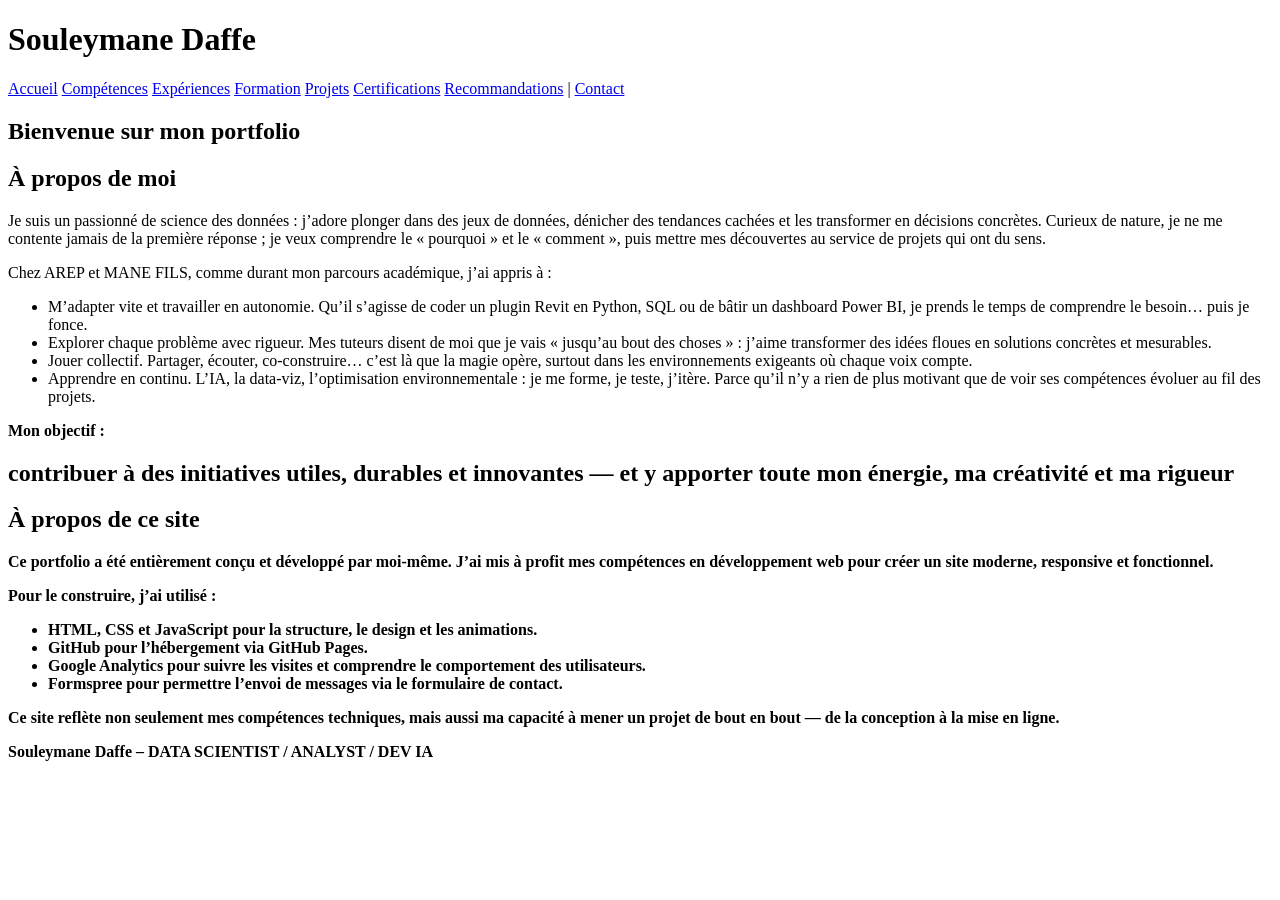
==== index.html @ b2c6e173 "Add files via upload" ====
<!DOCTYPE html>
<html lang="fr">
<head>
  <meta charset="UTF-8">
  <title>Mon Portfolio</title>
  <link rel="stylesheet" href="style.css">

  <!-- Google tag (gtag.js) -->
  <script async src="https://www.googletagmanager.com/gtag/js?id=G-VDNMV1EVS3"></script>
  <script>
    window.dataLayer = window.dataLayer || [];
    function gtag(){dataLayer.push(arguments);}
    gtag('js', new Date());
    gtag('config', 'G-VDNMV1EVS3');
  </script>
</head>
<body>
  <header>
    <h1>Souleymane Daffe</h1>
    <nav>
      <a href="index.html">Accueil</a>
      <a href="competences.html">Compétences</a>
      <a href="experiences.html">Expériences</a>
      <a href="formation.html">Formation</a>
      <a href="projets_realises.html">Projets</a>
      <a href="certifications.html">Certifications</a>
       <a href="recommandations.html">Recommandations</a> |
     
      <a href="contact.html">Contact</a>
    </nav>
  </header>

  <main>
    <!-- Section Bienvenue avec photo à droite -->
    <section class="project bienvenue-section">
      <div class="bienvenue-wrapper">
        <h2 class="bienvenue-titre">Bienvenue sur mon portfolio</h2>
       

      </div>
    </section>

    <!-- Section À propos de moi -->
    <section class="MOI">
      <h2>À propos de moi</h2>
      <div class="moi-section">
        <div class="moi-texte">
          <p>
            Je suis un passionné de science des données : j’adore plonger dans des jeux de données, dénicher des tendances cachées et les transformer en décisions concrètes.
            Curieux de nature, je ne me contente jamais de la première réponse ; je veux comprendre le « pourquoi » et le « comment », puis mettre mes découvertes au service de projets qui ont du sens.
          </p>

          <p>Chez AREP et MANE FILS, comme durant mon parcours académique, j’ai appris à :</p>

          <ul>
            <li>M’adapter vite et travailler en autonomie. Qu’il s’agisse de coder un plugin Revit en Python, SQL ou de bâtir un dashboard Power BI, je prends le temps de comprendre le besoin… puis je fonce.</li>
            <li>Explorer chaque problème avec rigueur. Mes tuteurs disent de moi que je vais « jusqu’au bout des choses » : j’aime transformer des idées floues en solutions concrètes et mesurables.</li>
            <li>Jouer collectif. Partager, écouter, co-construire… c’est là que la magie opère, surtout dans les environnements exigeants où chaque voix compte.</li>
            <li>Apprendre en continu. L’IA, la data-viz, l’optimisation environnementale : je me forme, je teste, j’itère. Parce qu’il n’y a rien de plus motivant que de voir ses compétences évoluer au fil des projets.</li>
          </ul>

          <p><strong>Mon objectif :<h2><stron> contribuer à des initiatives utiles, durables et innovantes — et y apporter toute mon énergie, ma créativité et ma rigueur</stron></h2></p>
        </div>
      </div>
    </section>

    <!-- Section sur le site -->
    <section class="site-info">
      <h2><stron>À propos de ce site</stron></h2>
      <p>
        Ce portfolio a été entièrement conçu et développé par moi-même. J’ai mis à profit mes compétences en développement web pour créer un site moderne, responsive et fonctionnel.
      </p>
      <p>Pour le construire, j’ai utilisé :</p>
      <ul class="tech-list">
        <li>HTML, CSS et JavaScript pour la structure, le design et les animations.</li>
        <li>GitHub pour l’hébergement via GitHub Pages.</li>
        <li>Google Analytics pour suivre les visites et comprendre le comportement des utilisateurs.</li>
        <li>Formspree pour permettre l’envoi de messages via le formulaire de contact.</li>
      </ul>
      <p>Ce site reflète non seulement mes compétences techniques, mais aussi ma capacité à mener un projet de bout en bout — de la conception à la mise en ligne.</p>
    </section>
  </main>

  <footer>
    <p>Souleymane Daffe – DATA SCIENTIST / ANALYST / DEV IA</p>
  </footer>
</body>
</html>
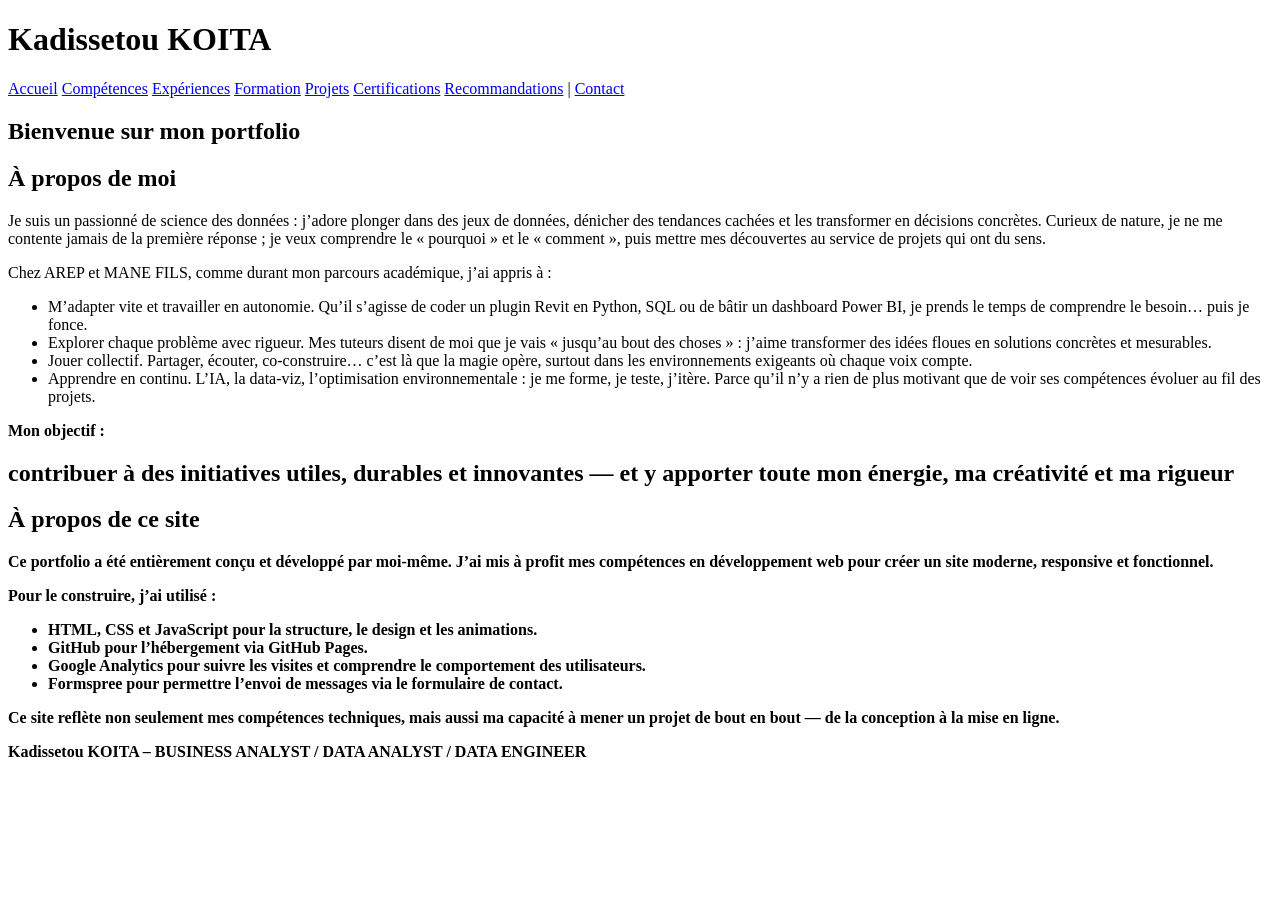
==== commit 2ead8aae: "Update index.html" ====
--- a/index.html
+++ b/index.html
@@ -16,7 +16,7 @@
 </head>
 <body>
   <header>
-    <h1>Souleymane Daffe</h1>
+    <h1>Kadissetou KOITA</h1>
     <nav>
       <a href="index.html">Accueil</a>
       <a href="competences.html">Compétences</a>
@@ -82,7 +82,7 @@
   </main>
 
   <footer>
-    <p>Souleymane Daffe – DATA SCIENTIST / ANALYST / DEV IA</p>
+    <p>Kadissetou KOITA – BUSINESS ANALYST / DATA ANALYST / DATA ENGINEER</p>
   </footer>
 </body>
 </html>
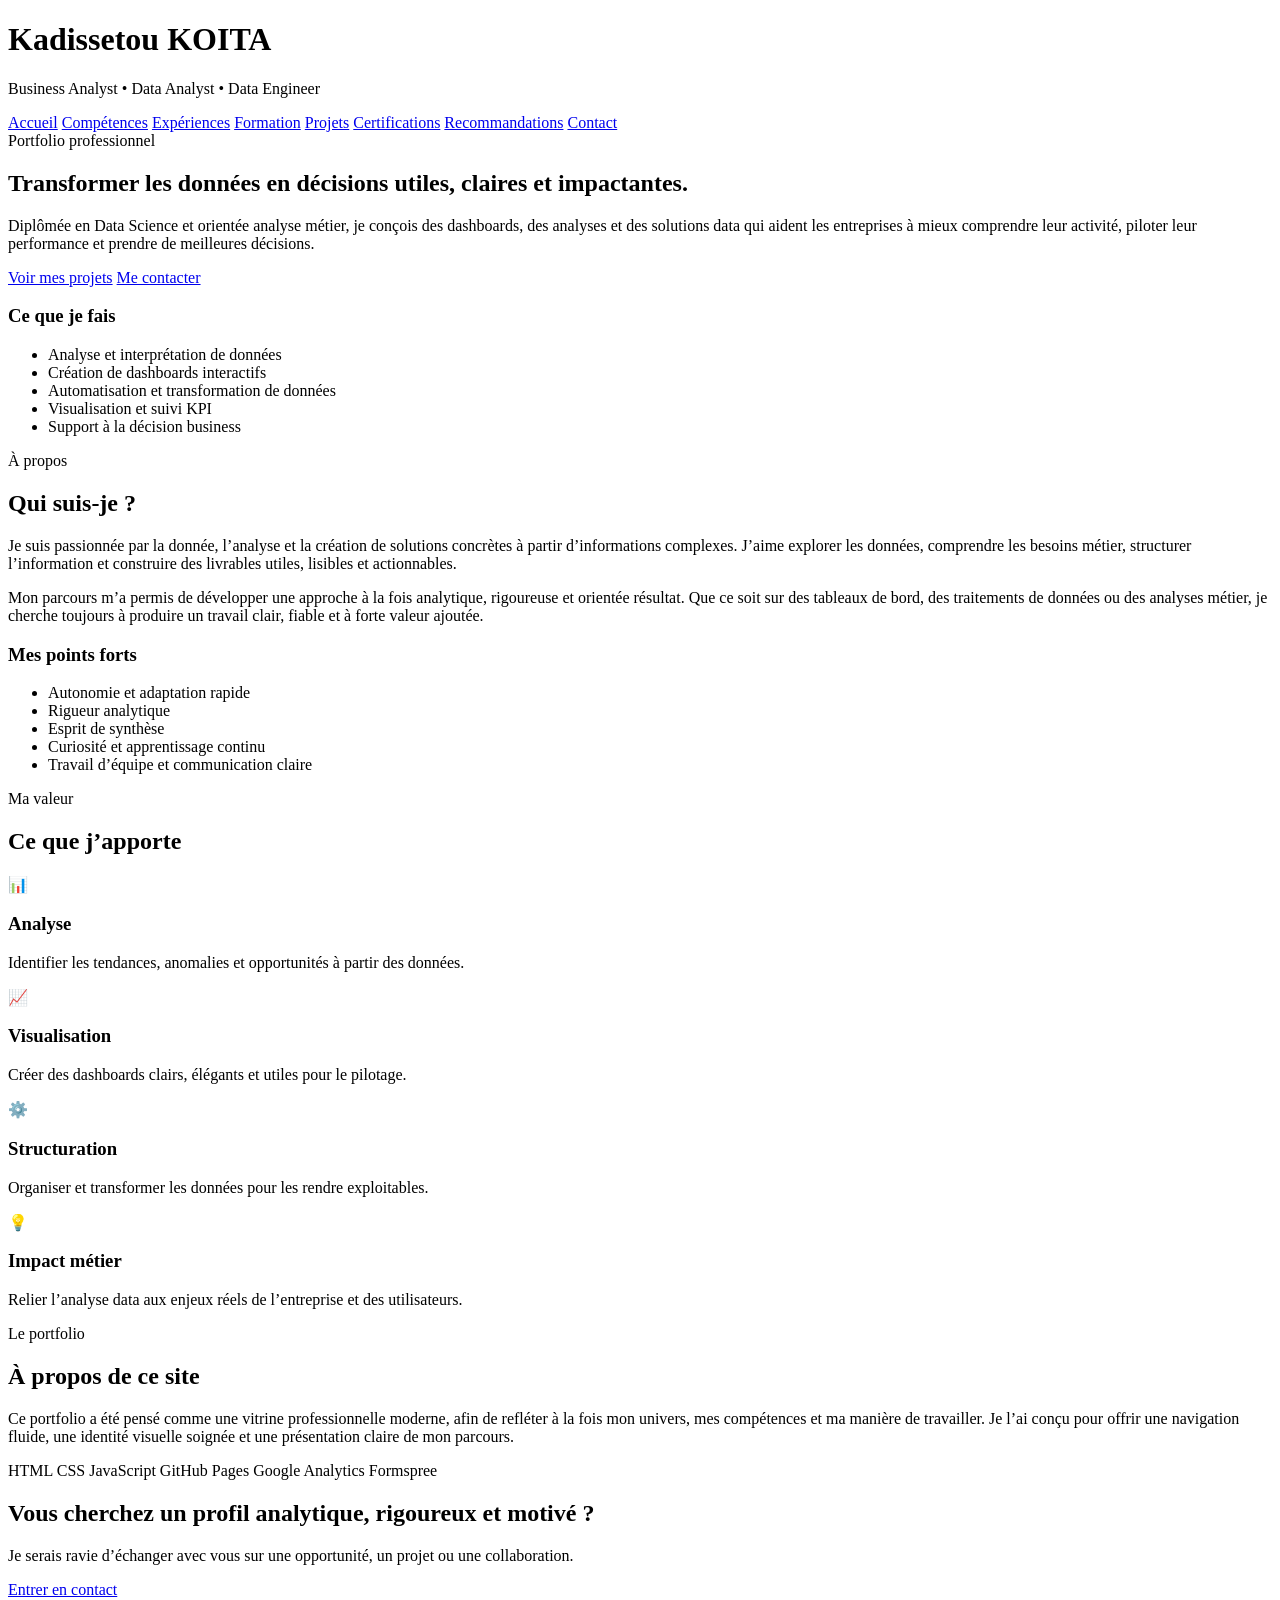
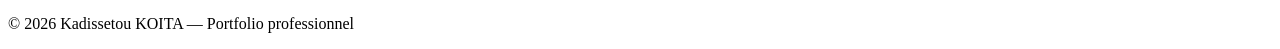
==== commit b5b7fa34: "Update index.html" ====
--- a/index.html
+++ b/index.html
@@ -2,8 +2,14 @@
 <html lang="fr">
 <head>
   <meta charset="UTF-8">
-  <title>Mon Portfolio</title>
+  <meta name="viewport" content="width=device-width, initial-scale=1.0">
+  <title>Kadissetou KOITA | Portfolio</title>
   <link rel="stylesheet" href="style.css">
+
+  <!-- Google Fonts -->
+  <link rel="preconnect" href="https://fonts.googleapis.com">
+  <link rel="preconnect" href="https://fonts.gstatic.com" crossorigin>
+  <link href="https://fonts.googleapis.com/css2?family=Poppins:wght@300;400;500;600;700;800&display=swap" rel="stylesheet">
 
   <!-- Google tag (gtag.js) -->
   <script async src="https://www.googletagmanager.com/gtag/js?id=G-VDNMV1EVS3"></script>
@@ -15,74 +21,168 @@
   </script>
 </head>
 <body>
-  <header>
-    <h1>Kadissetou KOITA</h1>
-    <nav>
-      <a href="index.html">Accueil</a>
+
+  <header class="header">
+    <div class="logo">
+      <h1>Kadissetou KOITA</h1>
+      <p>Business Analyst • Data Analyst • Data Engineer</p>
+    </div>
+
+    <nav class="navbar">
+      <a href="index.html" class="active">Accueil</a>
       <a href="competences.html">Compétences</a>
       <a href="experiences.html">Expériences</a>
       <a href="formation.html">Formation</a>
       <a href="projets_realises.html">Projets</a>
       <a href="certifications.html">Certifications</a>
-       <a href="recommandations.html">Recommandations</a> |
-     
-      <a href="contact.html">Contact</a>
+      <a href="recommandations.html">Recommandations</a>
+      <a href="contact.html" class="btn-nav">Contact</a>
     </nav>
   </header>
 
   <main>
-    <!-- Section Bienvenue avec photo à droite -->
-    <section class="project bienvenue-section">
-      <div class="bienvenue-wrapper">
-        <h2 class="bienvenue-titre">Bienvenue sur mon portfolio</h2>
-       
 
+    <!-- HERO -->
+    <section class="hero reveal">
+      <div class="hero-text">
+        <span class="badge">Portfolio professionnel</span>
+        <h2>Transformer les données en décisions utiles, claires et impactantes.</h2>
+        <p>
+          Diplômée en Data Science et orientée analyse métier, je conçois des dashboards, 
+          des analyses et des solutions data qui aident les entreprises à mieux comprendre 
+          leur activité, piloter leur performance et prendre de meilleures décisions.
+        </p>
+
+        <div class="hero-buttons">
+          <a href="projets_realises.html" class="btn-primary">Voir mes projets</a>
+          <a href="contact.html" class="btn-secondary">Me contacter</a>
+        </div>
       </div>
-    </section>
 
-    <!-- Section À propos de moi -->
-    <section class="MOI">
-      <h2>À propos de moi</h2>
-      <div class="moi-section">
-        <div class="moi-texte">
-          <p>
-            Je suis un passionné de science des données : j’adore plonger dans des jeux de données, dénicher des tendances cachées et les transformer en décisions concrètes.
-            Curieux de nature, je ne me contente jamais de la première réponse ; je veux comprendre le « pourquoi » et le « comment », puis mettre mes découvertes au service de projets qui ont du sens.
-          </p>
-
-          <p>Chez AREP et MANE FILS, comme durant mon parcours académique, j’ai appris à :</p>
-
+      <div class="hero-card">
+        <div class="glass-card">
+          <h3>Ce que je fais</h3>
           <ul>
-            <li>M’adapter vite et travailler en autonomie. Qu’il s’agisse de coder un plugin Revit en Python, SQL ou de bâtir un dashboard Power BI, je prends le temps de comprendre le besoin… puis je fonce.</li>
-            <li>Explorer chaque problème avec rigueur. Mes tuteurs disent de moi que je vais « jusqu’au bout des choses » : j’aime transformer des idées floues en solutions concrètes et mesurables.</li>
-            <li>Jouer collectif. Partager, écouter, co-construire… c’est là que la magie opère, surtout dans les environnements exigeants où chaque voix compte.</li>
-            <li>Apprendre en continu. L’IA, la data-viz, l’optimisation environnementale : je me forme, je teste, j’itère. Parce qu’il n’y a rien de plus motivant que de voir ses compétences évoluer au fil des projets.</li>
+            <li>Analyse et interprétation de données</li>
+            <li>Création de dashboards interactifs</li>
+            <li>Automatisation et transformation de données</li>
+            <li>Visualisation et suivi KPI</li>
+            <li>Support à la décision business</li>
           </ul>
-
-          <p><strong>Mon objectif :<h2><stron> contribuer à des initiatives utiles, durables et innovantes — et y apporter toute mon énergie, ma créativité et ma rigueur</stron></h2></p>
         </div>
       </div>
     </section>
 
-    <!-- Section sur le site -->
-    <section class="site-info">
-      <h2><stron>À propos de ce site</stron></h2>
+    <!-- A PROPOS -->
+    <section class="section reveal">
+      <div class="section-title">
+        <span>À propos</span>
+        <h2>Qui suis-je ?</h2>
+      </div>
+
+      <div class="about-grid">
+        <div class="about-card large-card">
+          <p>
+            Je suis passionnée par la donnée, l’analyse et la création de solutions concrètes 
+            à partir d’informations complexes. J’aime explorer les données, comprendre les besoins 
+            métier, structurer l’information et construire des livrables utiles, lisibles et actionnables.
+          </p>
+
+          <p>
+            Mon parcours m’a permis de développer une approche à la fois analytique, rigoureuse 
+            et orientée résultat. Que ce soit sur des tableaux de bord, des traitements de données 
+            ou des analyses métier, je cherche toujours à produire un travail clair, fiable et à forte valeur ajoutée.
+          </p>
+        </div>
+
+        <div class="about-card">
+          <h3>Mes points forts</h3>
+          <ul>
+            <li>Autonomie et adaptation rapide</li>
+            <li>Rigueur analytique</li>
+            <li>Esprit de synthèse</li>
+            <li>Curiosité et apprentissage continu</li>
+            <li>Travail d’équipe et communication claire</li>
+          </ul>
+        </div>
+      </div>
+    </section>
+
+    <!-- VALEUR -->
+    <section class="section reveal">
+      <div class="section-title">
+        <span>Ma valeur</span>
+        <h2>Ce que j’apporte</h2>
+      </div>
+
+      <div class="cards-grid">
+        <div class="info-card">
+          <div class="icon">📊</div>
+          <h3>Analyse</h3>
+          <p>Identifier les tendances, anomalies et opportunités à partir des données.</p>
+        </div>
+
+        <div class="info-card">
+          <div class="icon">📈</div>
+          <h3>Visualisation</h3>
+          <p>Créer des dashboards clairs, élégants et utiles pour le pilotage.</p>
+        </div>
+
+        <div class="info-card">
+          <div class="icon">⚙️</div>
+          <h3>Structuration</h3>
+          <p>Organiser et transformer les données pour les rendre exploitables.</p>
+        </div>
+
+        <div class="info-card">
+          <div class="icon">💡</div>
+          <h3>Impact métier</h3>
+          <p>Relier l’analyse data aux enjeux réels de l’entreprise et des utilisateurs.</p>
+        </div>
+      </div>
+    </section>
+
+    <!-- SITE -->
+    <section class="section reveal">
+      <div class="section-title">
+        <span>Le portfolio</span>
+        <h2>À propos de ce site</h2>
+      </div>
+
+      <div class="site-box">
+        <p>
+          Ce portfolio a été pensé comme une vitrine professionnelle moderne, afin de refléter 
+          à la fois mon univers, mes compétences et ma manière de travailler.  
+          Je l’ai conçu pour offrir une navigation fluide, une identité visuelle soignée et une 
+          présentation claire de mon parcours.
+        </p>
+
+        <div class="tech-tags">
+          <span>HTML</span>
+          <span>CSS</span>
+          <span>JavaScript</span>
+          <span>GitHub Pages</span>
+          <span>Google Analytics</span>
+          <span>Formspree</span>
+        </div>
+      </div>
+    </section>
+
+    <!-- CTA -->
+    <section class="cta reveal">
+      <h2>Vous cherchez un profil analytique, rigoureux et motivé ?</h2>
       <p>
-        Ce portfolio a été entièrement conçu et développé par moi-même. J’ai mis à profit mes compétences en développement web pour créer un site moderne, responsive et fonctionnel.
+        Je serais ravie d’échanger avec vous sur une opportunité, un projet ou une collaboration.
       </p>
-      <p>Pour le construire, j’ai utilisé :</p>
-      <ul class="tech-list">
-        <li>HTML, CSS et JavaScript pour la structure, le design et les animations.</li>
-        <li>GitHub pour l’hébergement via GitHub Pages.</li>
-        <li>Google Analytics pour suivre les visites et comprendre le comportement des utilisateurs.</li>
-        <li>Formspree pour permettre l’envoi de messages via le formulaire de contact.</li>
-      </ul>
-      <p>Ce site reflète non seulement mes compétences techniques, mais aussi ma capacité à mener un projet de bout en bout — de la conception à la mise en ligne.</p>
+      <a href="contact.html" class="btn-primary">Entrer en contact</a>
     </section>
+
   </main>
 
-  <footer>
-    <p>Kadissetou KOITA – BUSINESS ANALYST / DATA ANALYST / DATA ENGINEER</p>
+  <footer class="footer">
+    <p>© 2026 Kadissetou KOITA — Portfolio professionnel</p>
   </footer>
+
+  <script src="script.js"></script>
 </body>
 </html>
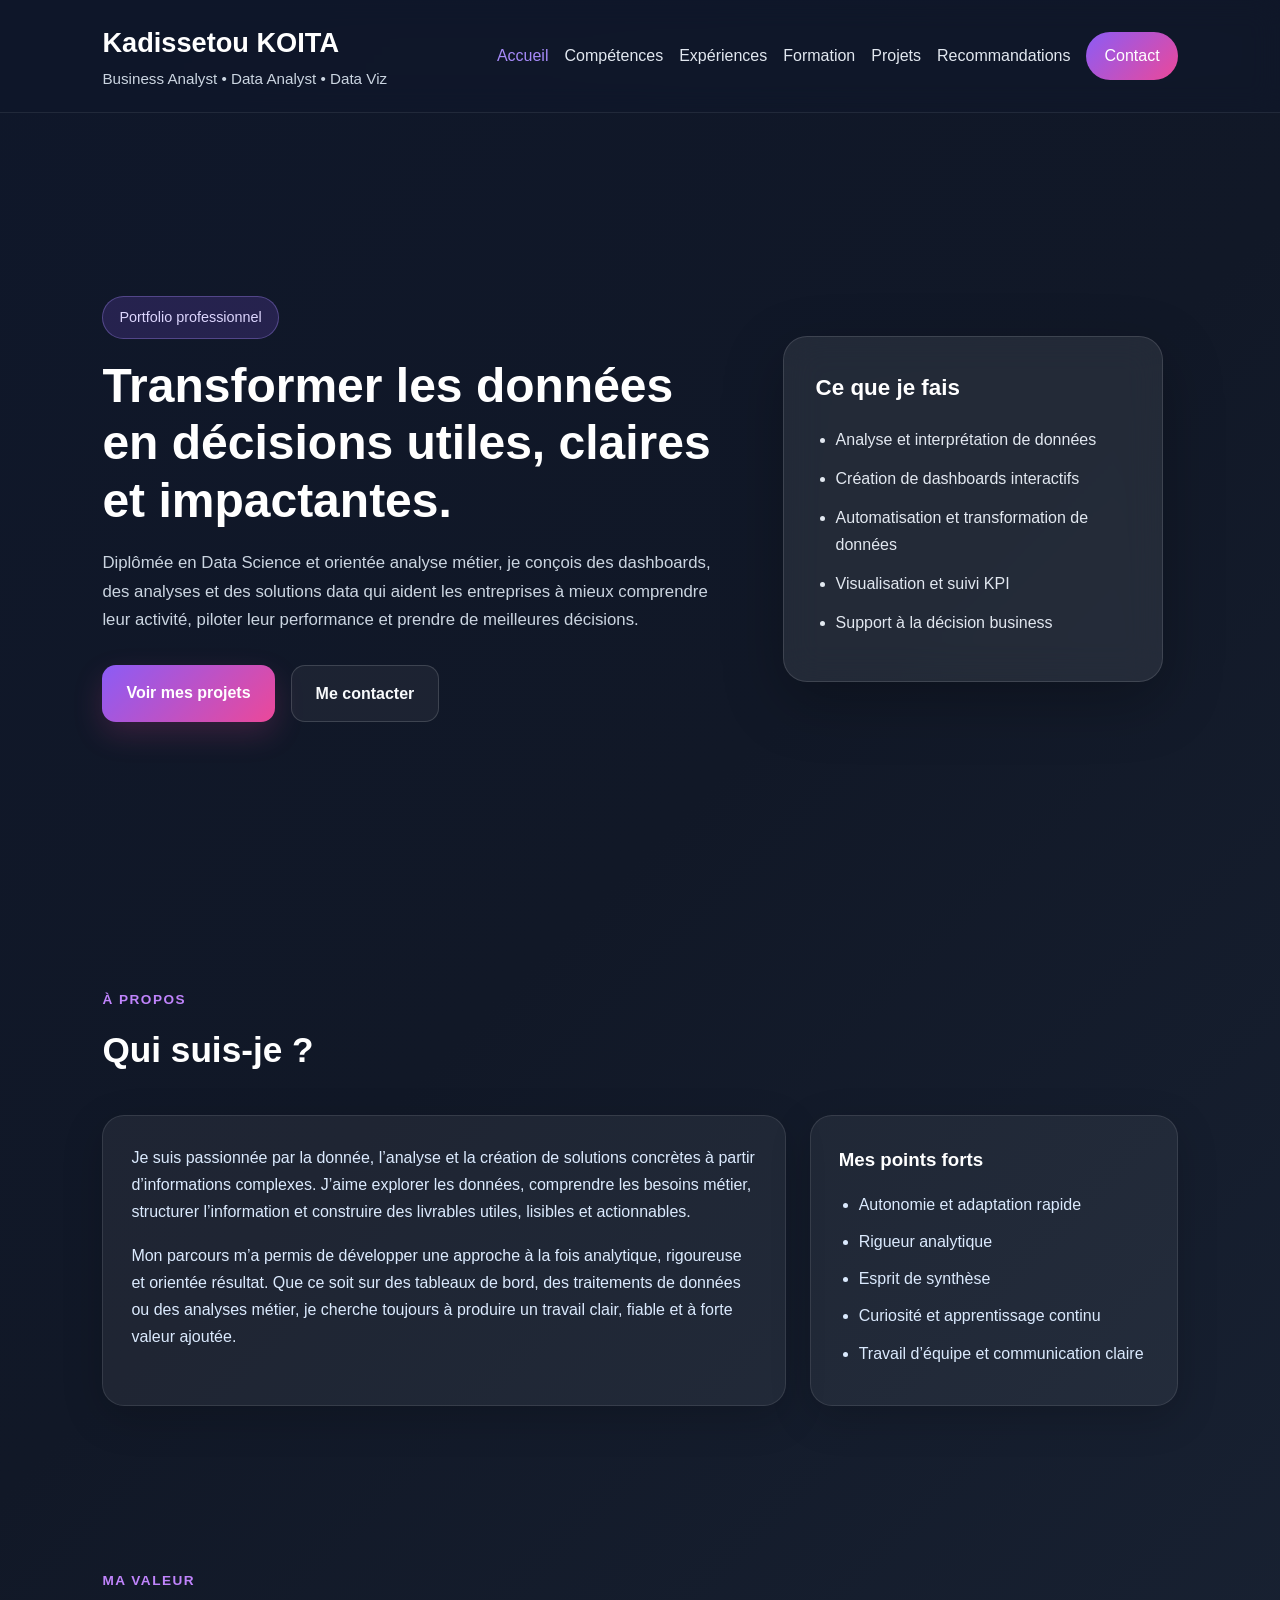
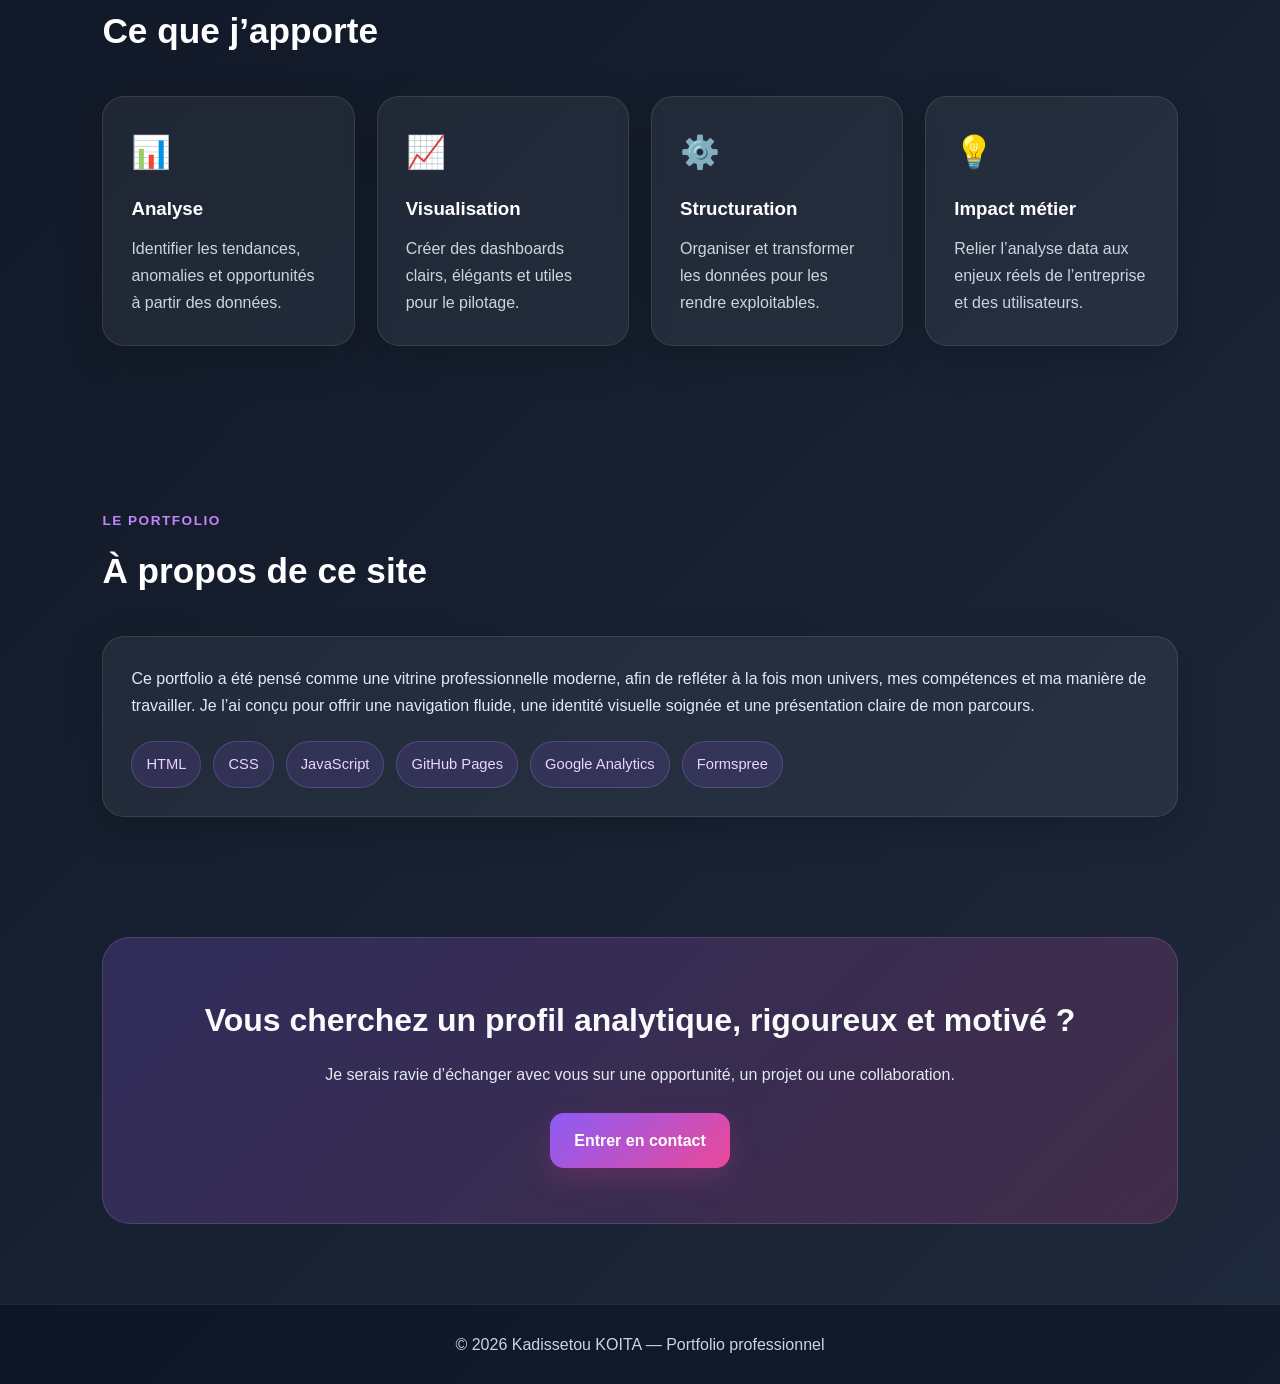
==== commit fe7a4033: "Update index.html" ====
--- a/index.html
+++ b/index.html
@@ -25,7 +25,7 @@
   <header class="header">
     <div class="logo">
       <h1>Kadissetou KOITA</h1>
-      <p>Business Analyst • Data Analyst • Data Engineer</p>
+      <p>Business Analyst • Data Analyst • Data Viz</p>
     </div>
 
     <nav class="navbar">
@@ -34,7 +34,6 @@
       <a href="experiences.html">Expériences</a>
       <a href="formation.html">Formation</a>
       <a href="projets_realises.html">Projets</a>
-      <a href="certifications.html">Certifications</a>
       <a href="recommandations.html">Recommandations</a>
       <a href="contact.html" class="btn-nav">Contact</a>
     </nav>
--- a/style.css
+++ b/style.css
@@ -0,0 +1,668 @@
+* {
+  margin: 0;
+  padding: 0;
+  box-sizing: border-box;
+}
+
+html {
+  scroll-behavior: smooth;
+}
+
+body {
+  font-family: 'Poppins', sans-serif;
+  background: linear-gradient(135deg, #0f172a 0%, #111827 35%, #1e293b 100%);
+  color: #f8fafc;
+  line-height: 1.7;
+}
+
+/* HEADER */
+.header {
+  position: sticky;
+  top: 0;
+  z-index: 1000;
+  backdrop-filter: blur(14px);
+  background: rgba(15, 23, 42, 0.75);
+  border-bottom: 1px solid rgba(255, 255, 255, 0.08);
+  padding: 20px 8%;
+  display: flex;
+  justify-content: space-between;
+  align-items: center;
+  gap: 20px;
+  flex-wrap: wrap;
+}
+
+.logo h1 {
+  font-size: 1.7rem;
+  font-weight: 700;
+  color: #ffffff;
+}
+
+.logo p {
+  font-size: 0.95rem;
+  color: #cbd5e1;
+}
+
+.navbar {
+  display: flex;
+  gap: 16px;
+  flex-wrap: wrap;
+  align-items: center;
+}
+
+.navbar a {
+  text-decoration: none;
+  color: #e2e8f0;
+  font-weight: 500;
+  transition: 0.3s ease;
+  position: relative;
+}
+
+.navbar a:hover,
+.navbar a.active {
+  color: #a78bfa;
+}
+
+.btn-nav {
+  background: linear-gradient(135deg, #8b5cf6, #ec4899);
+  padding: 10px 18px;
+  border-radius: 999px;
+  color: white !important;
+}
+
+/* HERO */
+.hero {
+  min-height: 88vh;
+  padding: 80px 8%;
+  display: grid;
+  grid-template-columns: 1.2fr 0.8fr;
+  gap: 50px;
+  align-items: center;
+}
+
+.badge {
+  display: inline-block;
+  background: rgba(139, 92, 246, 0.18);
+  border: 1px solid rgba(167, 139, 250, 0.35);
+  color: #ddd6fe;
+  padding: 8px 16px;
+  border-radius: 999px;
+  font-size: 0.9rem;
+  margin-bottom: 18px;
+}
+
+.hero-text h2 {
+  font-size: 3rem;
+  line-height: 1.2;
+  margin-bottom: 20px;
+  color: #ffffff;
+}
+
+.hero-text p {
+  color: #cbd5e1;
+  font-size: 1.05rem;
+  max-width: 650px;
+  margin-bottom: 30px;
+}
+
+.hero-buttons {
+  display: flex;
+  gap: 16px;
+  flex-wrap: wrap;
+}
+
+.btn-primary,
+.btn-secondary {
+  text-decoration: none;
+  padding: 14px 24px;
+  border-radius: 14px;
+  font-weight: 600;
+  transition: 0.3s ease;
+  display: inline-block;
+}
+
+.btn-primary {
+  background: linear-gradient(135deg, #8b5cf6, #ec4899);
+  color: white;
+  box-shadow: 0 12px 30px rgba(236, 72, 153, 0.18);
+}
+
+.btn-primary:hover {
+  transform: translateY(-3px);
+}
+
+.btn-secondary {
+  border: 1px solid rgba(255, 255, 255, 0.15);
+  color: #f8fafc;
+  background: rgba(255, 255, 255, 0.05);
+}
+
+.btn-secondary:hover {
+  background: rgba(255, 255, 255, 0.09);
+  transform: translateY(-3px);
+}
+
+.hero-card {
+  display: flex;
+  justify-content: center;
+}
+
+.glass-card {
+  width: 100%;
+  max-width: 380px;
+  background: rgba(255, 255, 255, 0.08);
+  border: 1px solid rgba(255, 255, 255, 0.12);
+  backdrop-filter: blur(18px);
+  border-radius: 24px;
+  padding: 32px;
+  box-shadow: 0 20px 60px rgba(0, 0, 0, 0.25);
+  animation: floatCard 4s ease-in-out infinite;
+}
+
+.glass-card h3 {
+  font-size: 1.4rem;
+  margin-bottom: 18px;
+  color: #fff;
+}
+
+.glass-card ul {
+  padding-left: 20px;
+  color: #e2e8f0;
+}
+
+.glass-card li {
+  margin-bottom: 12px;
+}
+
+/* SECTIONS */
+.section {
+  padding: 80px 8%;
+}
+
+.section-title {
+  margin-bottom: 35px;
+}
+
+.section-title span {
+  color: #c084fc;
+  font-weight: 600;
+  text-transform: uppercase;
+  font-size: 0.85rem;
+  letter-spacing: 1.5px;
+}
+
+.section-title h2 {
+  font-size: 2.2rem;
+  color: #ffffff;
+  margin-top: 8px;
+}
+
+/* ABOUT */
+.about-grid {
+  display: grid;
+  grid-template-columns: 1.3fr 0.7fr;
+  gap: 24px;
+}
+
+.about-card,
+.info-card,
+.site-box {
+  background: rgba(255, 255, 255, 0.06);
+  border: 1px solid rgba(255, 255, 255, 0.10);
+  border-radius: 22px;
+  padding: 28px;
+  box-shadow: 0 12px 40px rgba(0, 0, 0, 0.18);
+  transition: 0.35s ease;
+}
+
+.about-card:hover,
+.info-card:hover,
+.site-box:hover {
+  transform: translateY(-8px);
+  border-color: rgba(236, 72, 153, 0.35);
+}
+
+.about-card p,
+.site-box p {
+  color: #dbeafe;
+  margin-bottom: 16px;
+}
+
+.about-card h3 {
+  margin-bottom: 15px;
+  color: #fff;
+}
+
+.about-card ul {
+  padding-left: 20px;
+  color: #dbeafe;
+}
+
+.about-card li {
+  margin-bottom: 10px;
+}
+
+.large-card {
+  min-height: 100%;
+}
+
+/* CARDS */
+.cards-grid {
+  display: grid;
+  grid-template-columns: repeat(4, 1fr);
+  gap: 22px;
+}
+
+.info-card .icon {
+  font-size: 2rem;
+  margin-bottom: 14px;
+}
+
+.info-card h3 {
+  margin-bottom: 10px;
+  color: #fff;
+}
+
+.info-card p {
+  color: #cbd5e1;
+}
+
+/* TECH TAGS */
+.tech-tags {
+  margin-top: 22px;
+  display: flex;
+  flex-wrap: wrap;
+  gap: 12px;
+}
+
+.tech-tags span {
+  background: rgba(139, 92, 246, 0.14);
+  color: #e9d5ff;
+  border: 1px solid rgba(167, 139, 250, 0.25);
+  padding: 10px 14px;
+  border-radius: 999px;
+  font-size: 0.92rem;
+}
+
+/* CTA */
+.cta {
+  margin: 40px 8% 80px;
+  padding: 55px 30px;
+  text-align: center;
+  border-radius: 28px;
+  background: linear-gradient(135deg, rgba(139, 92, 246, 0.22), rgba(236, 72, 153, 0.18));
+  border: 1px solid rgba(255, 255, 255, 0.12);
+}
+
+.cta h2 {
+  font-size: 2rem;
+  margin-bottom: 14px;
+}
+
+.cta p {
+  color: #e2e8f0;
+  max-width: 700px;
+  margin: 0 auto 24px;
+}
+
+/* FOOTER */
+.footer {
+  text-align: center;
+  padding: 26px;
+  color: #cbd5e1;
+  border-top: 1px solid rgba(255, 255, 255, 0.08);
+  background: rgba(2, 6, 23, 0.4);
+}
+
+/* ANIMATIONS */
+.reveal {
+  opacity: 0;
+  transform: translateY(40px);
+  transition: all 0.8s ease;
+}
+
+.reveal.visible {
+  opacity: 1;
+  transform: translateY(0);
+}
+
+@keyframes floatCard {
+  0% { transform: translateY(0px); }
+  50% { transform: translateY(-10px); }
+  100% { transform: translateY(0px); }
+}
+
+@keyframes fadeUp {
+  from {
+    opacity: 0;
+    transform: translateY(30px);
+  }
+  to {
+    opacity: 1;
+    transform: translateY(0);
+  }
+}
+
+/* ================= CONTACT PAGE ================= */
+
+.contact-page {
+  min-height: 100vh;
+  display: flex;
+  align-items: center;
+  justify-content: center;
+  padding: 40px 20px;
+}
+
+.contact-page .contact-container {
+  width: 100%;
+  max-width: 750px;
+  padding: 40px;
+  border-radius: 28px;
+  background: rgba(255, 255, 255, 0.07);
+  border: 1px solid rgba(255, 255, 255, 0.10);
+  backdrop-filter: blur(18px);
+  -webkit-backdrop-filter: blur(18px);
+  box-shadow: 0 25px 70px rgba(0, 0, 0, 0.30);
+  animation: fadeUp 1s ease;
+}
+
+.contact-page .contact-container h1 {
+  text-align: center;
+  font-size: 2.2rem;
+  margin-bottom: 12px;
+  color: #ffffff;
+}
+
+.contact-page .contact-container > p {
+  text-align: center;
+  color: #cbd5e1;
+  margin-bottom: 30px;
+  font-size: 1rem;
+}
+
+.contact-page .contact-form {
+  display: grid;
+  gap: 20px;
+}
+
+.contact-page .form-group {
+  display: flex;
+  flex-direction: column;
+}
+
+.contact-page .form-group label {
+  margin-bottom: 8px;
+  font-weight: 600;
+  color: #f8fafc;
+}
+
+.contact-page .form-group input,
+.contact-page .form-group textarea {
+  background: rgba(255, 255, 255, 0.06);
+  border: 1px solid rgba(255, 255, 255, 0.12);
+  color: #ffffff;
+  padding: 14px 16px;
+  border-radius: 14px;
+  font-size: 1rem;
+  outline: none;
+  transition: 0.3s ease;
+}
+
+.contact-page .form-group input::placeholder,
+.contact-page .form-group textarea::placeholder {
+  color: #94a3b8;
+}
+
+.contact-page .form-group input:focus,
+.contact-page .form-group textarea:focus {
+  border-color: #a78bfa;
+  box-shadow: 0 0 0 3px rgba(167, 139, 250, 0.2);
+  transform: translateY(-2px);
+}
+
+.contact-page .form-group textarea {
+  min-height: 140px;
+  resize: vertical;
+}
+
+.contact-page .btn-submit {
+  background: linear-gradient(135deg, #8b5cf6, #ec4899);
+  border: none;
+  padding: 15px;
+  border-radius: 14px;
+  color: white;
+  font-weight: 700;
+  font-size: 1rem;
+  cursor: pointer;
+  transition: 0.3s ease;
+  box-shadow: 0 12px 30px rgba(236, 72, 153, 0.18);
+}
+
+.contact-page .btn-submit:hover {
+  transform: translateY(-3px);
+}
+
+.contact-page .contact-info {
+  margin-top: 30px;
+  text-align: center;
+  color: #cbd5e1;
+  line-height: 2;
+  border-top: 1px solid rgba(255, 255, 255, 0.10);
+  padding-top: 20px;
+}
+
+.contact-page .contact-info p {
+  margin-bottom: 8px;
+}
+
+.contact-page .contact-info a {
+  color: #c084fc;
+  text-decoration: none;
+  font-weight: 600;
+  transition: 0.3s ease;
+}
+
+.contact-page .contact-info a:hover {
+  color: #f472b6;
+}
+
+.contact-page .success-message {
+  display: none;
+  margin-top: 18px;
+  padding: 14px 16px;
+  border-radius: 14px;
+  background: rgba(34, 197, 94, 0.15);
+  color: #dcfce7;
+  border: 1px solid rgba(34, 197, 94, 0.28);
+  text-align: center;
+  font-weight: 500;
+}
+
+.contact-page .input-error {
+  border-color: rgba(248, 113, 113, 0.8) !important;
+  box-shadow: 0 0 0 4px rgba(248, 113, 113, 0.12) !important;
+}
+
+/* RESPONSIVE */
+@media (max-width: 1100px) {
+  .hero {
+    grid-template-columns: 1fr;
+  }
+
+  .about-grid {
+    grid-template-columns: 1fr;
+  }
+
+  .cards-grid {
+    grid-template-columns: repeat(2, 1fr);
+  }
+
+  .hero-text h2 {
+    font-size: 2.4rem;
+  }
+}
+
+@media (max-width: 700px) {
+  .header {
+    padding: 18px 5%;
+  }
+
+  .hero,
+  .section {
+    padding-left: 5%;
+    padding-right: 5%;
+  }
+
+  .hero-text h2 {
+    font-size: 2rem;
+  }
+
+  .cards-grid {
+    grid-template-columns: 1fr;
+  }
+
+  .navbar {
+    gap: 12px;
+  }
+
+  .navbar a {
+    font-size: 0.92rem;
+  }
+
+  .cta {
+    margin-left: 5%;
+    margin-right: 5%;
+  }
+
+  .contact-page {
+    padding: 20px 14px;
+  }
+
+  .contact-page .contact-container {
+    padding: 28px 20px;
+    border-radius: 22px;
+  }
+
+  .contact-page .contact-container h1 {
+    font-size: 1.8rem;
+  }
+
+  .contact-page .contact-container > p {
+    font-size: 0.95rem;
+  }
+}
+/* ================= EXPERIENCES PAGE ================= */
+
+.experiences-page {
+  min-height: 100vh;
+  display: flex;
+  flex-direction: column;
+}
+
+.experiences-page .experiences-main {
+  flex: 1;
+  padding: 70px 8% 90px;
+}
+
+.experiences-page .experiences-intro {
+  max-width: 850px;
+  margin: 0 auto 45px;
+  text-align: center;
+}
+
+.experiences-page .experiences-intro h2 {
+  font-size: 2.8rem;
+  color: #ffffff;
+  margin-bottom: 16px;
+}
+
+.experiences-page .experiences-intro p {
+  color: #cbd5e1;
+  font-size: 1.05rem;
+  line-height: 1.8;
+}
+
+.experiences-page .experiences-grid {
+  max-width: 1100px;
+  margin: 0 auto;
+  display: grid;
+  gap: 28px;
+}
+
+.experiences-page .experience-card {
+  background: rgba(255, 255, 255, 0.06);
+  border: 1px solid rgba(255, 255, 255, 0.10);
+  border-radius: 24px;
+  padding: 30px 32px;
+  box-shadow: 0 14px 40px rgba(0, 0, 0, 0.18);
+  transition: all 0.35s ease;
+}
+
+.experiences-page .experience-card:hover {
+  transform: translateY(-8px);
+  border-color: rgba(236, 72, 153, 0.35);
+  box-shadow: 0 18px 45px rgba(0, 0, 0, 0.22);
+}
+
+.experiences-page .experience-date {
+  display: inline-block;
+  margin-bottom: 16px;
+  padding: 8px 15px;
+  border-radius: 999px;
+  background: rgba(139, 92, 246, 0.14);
+  color: #e9d5ff;
+  border: 1px solid rgba(167, 139, 250, 0.25);
+  font-size: 0.92rem;
+  font-weight: 600;
+}
+
+.experiences-page .experience-card h3 {
+  color: #ffffff;
+  font-size: 1.55rem;
+  margin-bottom: 6px;
+  line-height: 1.3;
+}
+
+.experiences-page .experience-card h4 {
+  color: #c084fc;
+  font-size: 1.05rem;
+  font-weight: 600;
+  margin-bottom: 14px;
+}
+
+.experiences-page .experience-intro-text {
+  color: #dbeafe;
+  margin-bottom: 14px;
+  font-style: italic;
+}
+
+.experiences-page .experience-card ul {
+  padding-left: 22px;
+  color: #cbd5e1;
+}
+
+.experiences-page .experience-card li {
+  margin-bottom: 12px;
+  line-height: 1.8;
+}
+
+@media (max-width: 768px) {
+  .experiences-page .experiences-main {
+    padding: 50px 5% 70px;
+  }
+
+  .experiences-page .experiences-intro h2 {
+    font-size: 2.1rem;
+  }
+
+  .experiences-page .experience-card {
+    padding: 22px;
+  }
+
+  .experiences-page .experience-card h3 {
+    font-size: 1.2rem;
+  }
+
+  .experiences-page .experience-card h4 {
+    font-size: 1rem;
+  }
+}
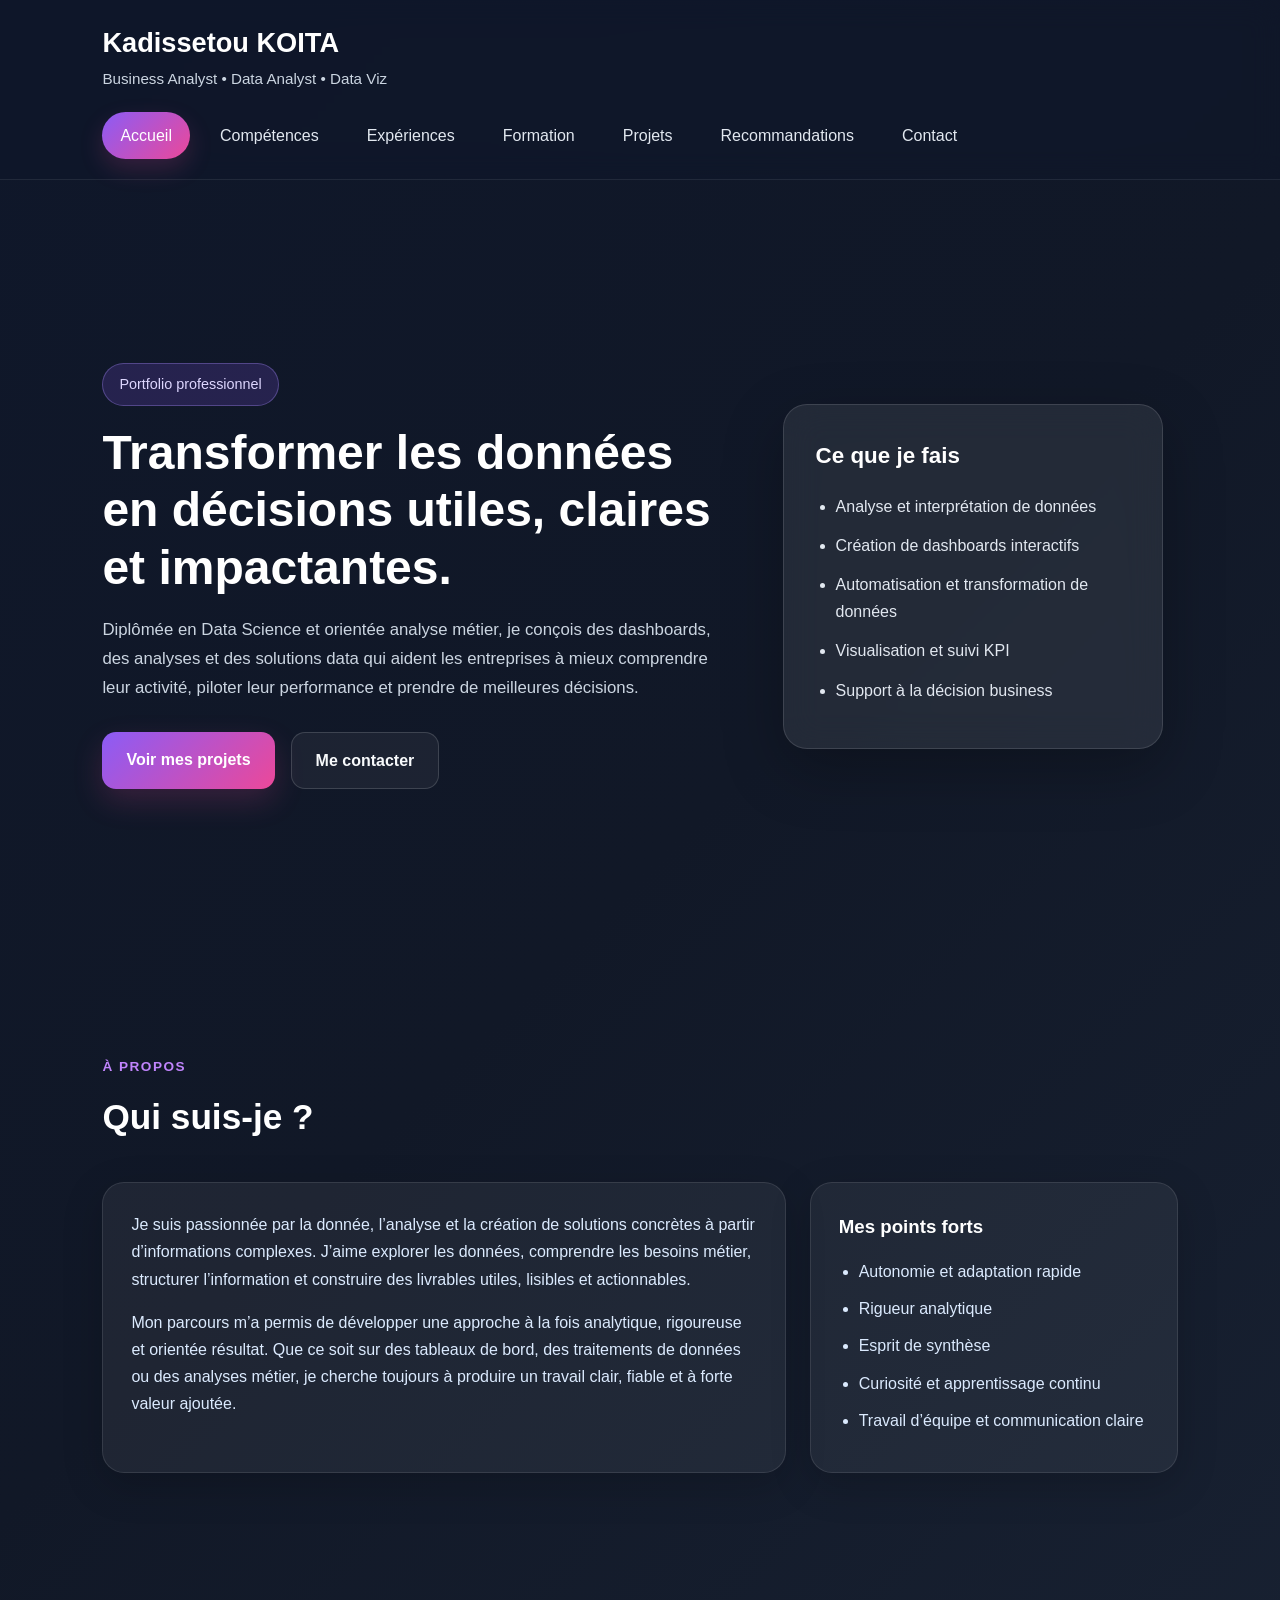
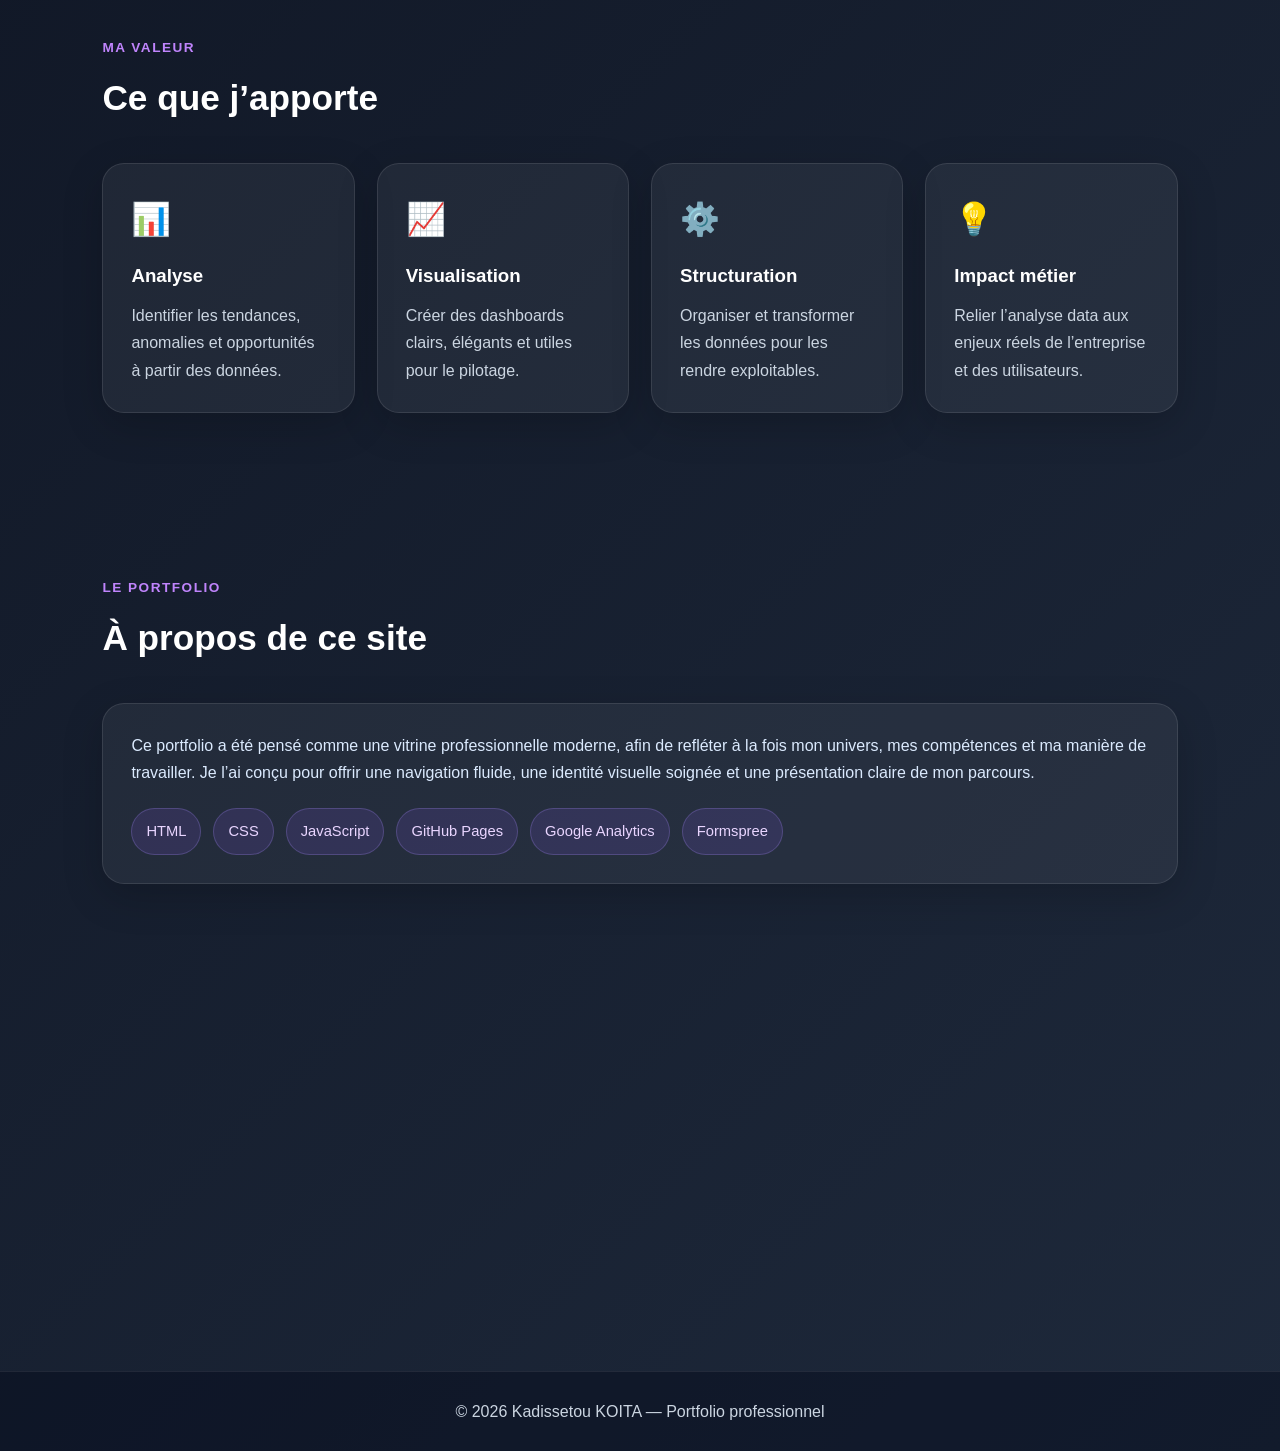
==== commit 2ded2b70: "Update index.html" ====
--- a/index.html
+++ b/index.html
@@ -35,7 +35,7 @@
       <a href="formation.html">Formation</a>
       <a href="projets_realises.html">Projets</a>
       <a href="recommandations.html">Recommandations</a>
-      <a href="contact.html" class="btn-nav">Contact</a>
+      <a href="contact.html">Contact</a>
     </nav>
   </header>
 
--- a/style.css
+++ b/style.css
@@ -42,9 +42,11 @@
   color: #cbd5e1;
 }
 
+/* NAVBAR */
+
 .navbar {
   display: flex;
-  gap: 16px;
+  gap: 12px;
   flex-wrap: wrap;
   align-items: center;
 }
@@ -54,19 +56,21 @@
   color: #e2e8f0;
   font-weight: 500;
   transition: 0.3s ease;
-  position: relative;
-}
-
-.navbar a:hover,
-.navbar a.active {
-  color: #a78bfa;
-}
-
-.btn-nav {
-  background: linear-gradient(135deg, #8b5cf6, #ec4899);
   padding: 10px 18px;
   border-radius: 999px;
+}
+
+/* effet au survol */
+.navbar a:hover {
+  background: rgba(255, 255, 255, 0.08);
+  color: #ffffff;
+}
+
+/* page active entourée en rose/violet */
+.navbar a.active {
+  background: linear-gradient(135deg, #8b5cf6, #ec4899);
   color: white !important;
+  box-shadow: 0 10px 25px rgba(236, 72, 153, 0.18);
 }
 
 /* HERO */
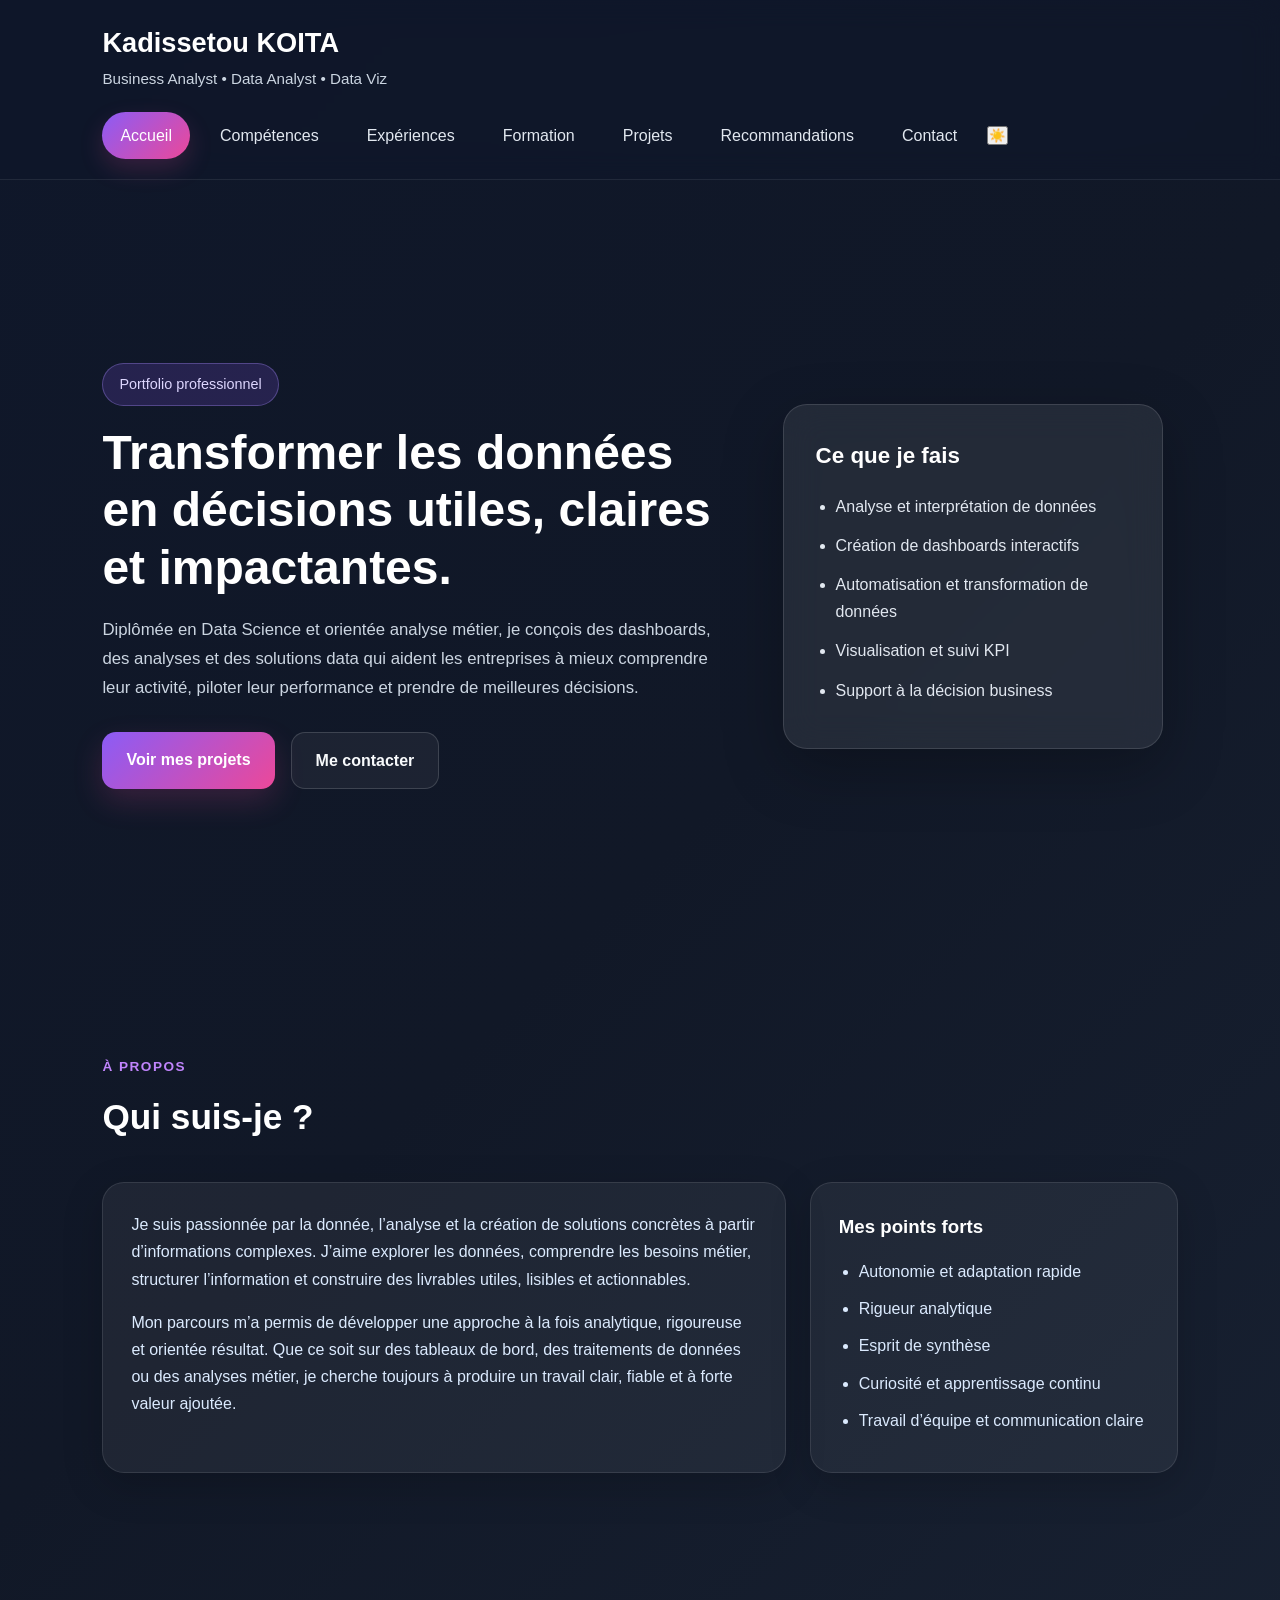
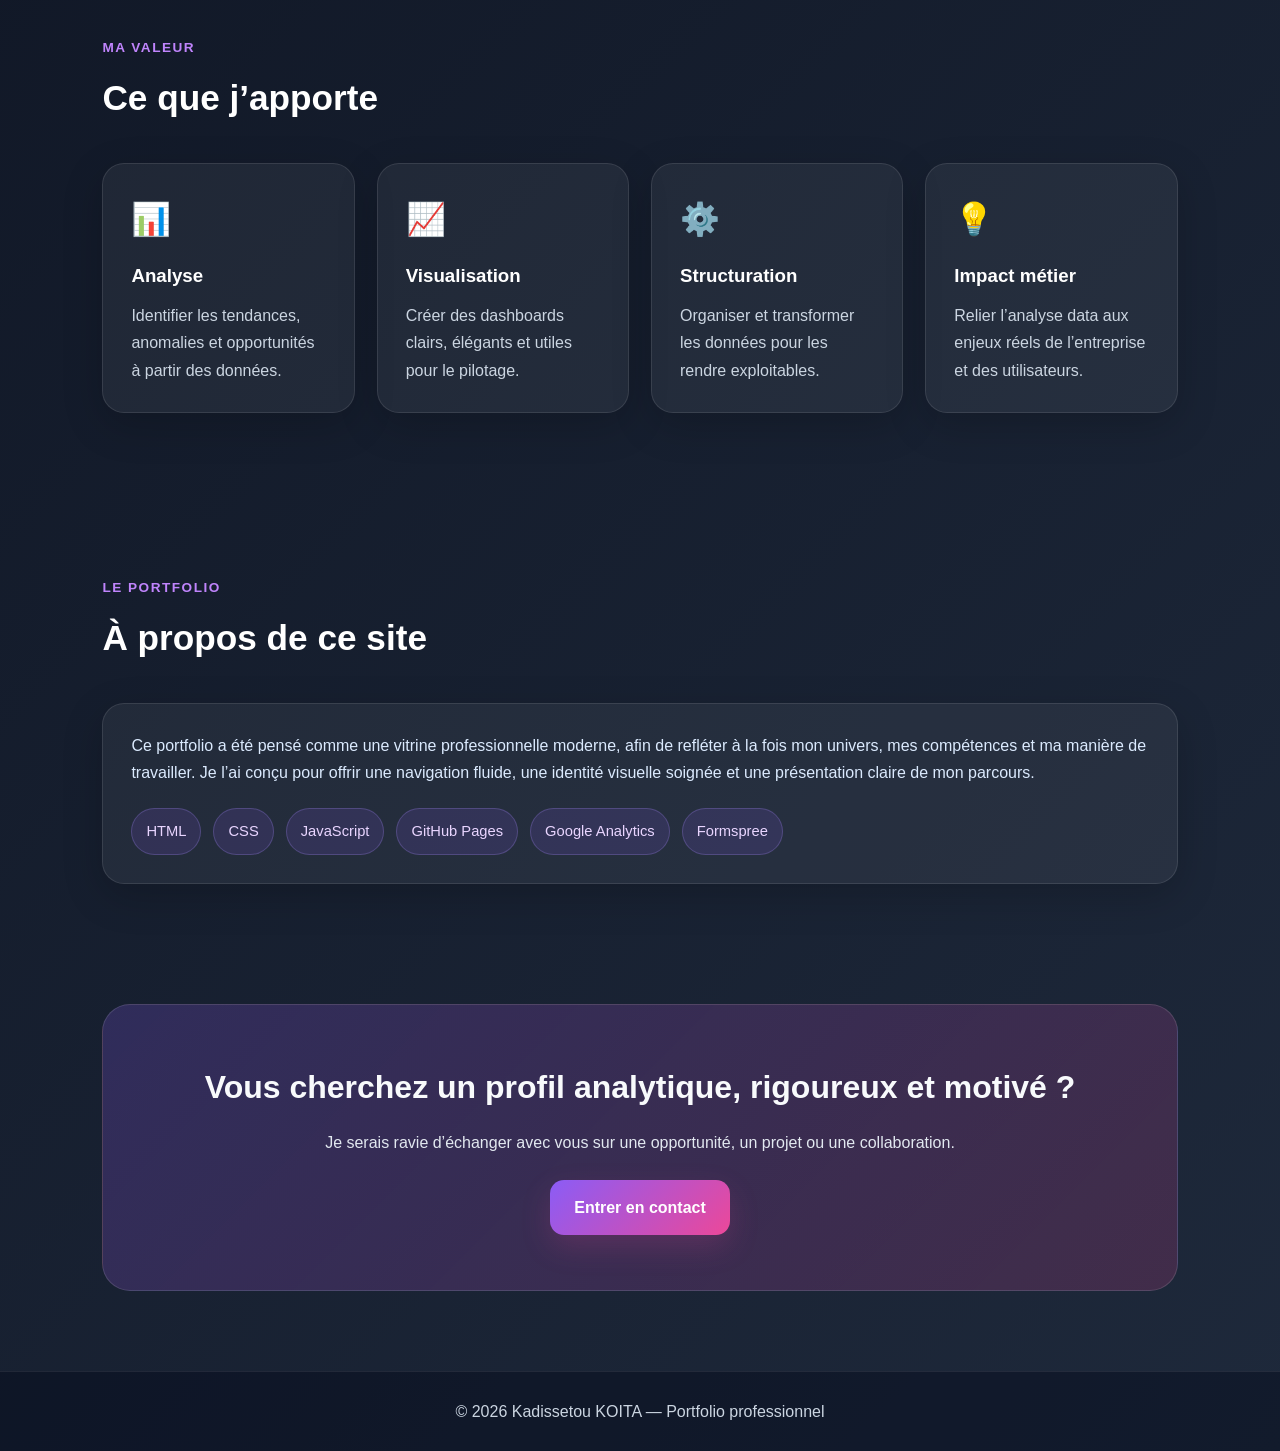
==== commit a2a3cf41: "Update index.html" ====
--- a/index.html
+++ b/index.html
@@ -36,6 +36,8 @@
       <a href="projets_realises.html">Projets</a>
       <a href="recommandations.html">Recommandations</a>
       <a href="contact.html">Contact</a>
+
+      <button class="theme-toggle" id="theme-toggle">☀️</button>
     </nav>
   </header>
 
--- a/style.css
+++ b/style.css
@@ -351,9 +351,21 @@
 .contact-page {
   min-height: 100vh;
   display: flex;
+  flex-direction: column;
+  padding: 0;
+}
+
+.contact-page .header {
+  width: 100%;
+}
+
+.contact-page .contact-main {
+  flex: 1;
+  width: 100%;
+  padding: 70px 8%;
+  display: flex;
+  justify-content: center;
   align-items: center;
-  justify-content: center;
-  padding: 40px 20px;
 }
 
 .contact-page .contact-container {
@@ -486,59 +498,12 @@
   box-shadow: 0 0 0 4px rgba(248, 113, 113, 0.12) !important;
 }
 
-/* RESPONSIVE */
-@media (max-width: 1100px) {
-  .hero {
-    grid-template-columns: 1fr;
-  }
-
-  .about-grid {
-    grid-template-columns: 1fr;
-  }
-
-  .cards-grid {
-    grid-template-columns: repeat(2, 1fr);
-  }
-
-  .hero-text h2 {
-    font-size: 2.4rem;
-  }
-}
+/* RESPONSIVE CONTACT */
 
 @media (max-width: 700px) {
-  .header {
-    padding: 18px 5%;
-  }
-
-  .hero,
-  .section {
-    padding-left: 5%;
-    padding-right: 5%;
-  }
-
-  .hero-text h2 {
-    font-size: 2rem;
-  }
-
-  .cards-grid {
-    grid-template-columns: 1fr;
-  }
-
-  .navbar {
-    gap: 12px;
-  }
-
-  .navbar a {
-    font-size: 0.92rem;
-  }
-
-  .cta {
-    margin-left: 5%;
-    margin-right: 5%;
-  }
-
-  .contact-page {
-    padding: 20px 14px;
+
+  .contact-page .contact-main {
+    padding: 40px 14px;
   }
 
   .contact-page .contact-container {
@@ -670,3 +635,484 @@
     font-size: 1rem;
   }
 }
+
+/* ================= FORMATION PAGE ================= */
+
+.formation-page {
+  min-height: 100vh;
+  display: flex;
+  flex-direction: column;
+}
+
+.formation-page .formation-main {
+  flex: 1;
+  width: 100%;
+  padding: 70px 8% 90px;
+  display: flex;
+  justify-content: center;
+  align-items: center;
+}
+
+.formation-page .formation-cards {
+  width: 100%;
+  max-width: 900px;
+  display: grid;
+  gap: 24px;
+}
+
+.formation-page .formation-card {
+  background: rgba(255, 255, 255, 0.06);
+  border: 1px solid rgba(255, 255, 255, 0.10);
+  border-radius: 24px;
+  padding: 30px 32px;
+  box-shadow: 0 14px 40px rgba(0, 0, 0, 0.18);
+  transition: all 0.35s ease;
+}
+
+.formation-page .formation-card:hover {
+  transform: translateY(-8px);
+  border-color: rgba(236, 72, 153, 0.35);
+  box-shadow: 0 18px 45px rgba(0, 0, 0, 0.22);
+}
+
+.formation-page .formation-year {
+  display: inline-block;
+  margin-bottom: 16px;
+  padding: 8px 15px;
+  border-radius: 999px;
+  background: rgba(139, 92, 246, 0.14);
+  color: #e9d5ff;
+  border: 1px solid rgba(167, 139, 250, 0.25);
+  font-size: 0.92rem;
+  font-weight: 600;
+}
+
+.formation-page .formation-card h3 {
+  color: #ffffff;
+  font-size: 1.4rem;
+  margin-bottom: 8px;
+}
+
+.formation-page .formation-card p {
+  color: #cbd5e1;
+  font-size: 1rem;
+}
+
+@media (max-width: 700px) {
+  .formation-page .formation-main {
+    padding: 40px 5% 70px;
+  }
+
+  .formation-page .formation-card {
+    padding: 22px;
+  }
+
+  .formation-page .formation-card h3 {
+    font-size: 1.15rem;
+  }
+}
+
+/* ================= COMPETENCES PAGE ================= */
+
+.competences-page {
+  min-height: 100vh;
+  display: flex;
+  flex-direction: column;
+}
+
+.competences-page .competences-main {
+  flex: 1;
+  width: 100%;
+  padding: 70px 8% 90px;
+}
+
+.competences-page .competences-intro {
+  max-width: 850px;
+  margin: 0 auto 45px;
+  text-align: center;
+}
+
+.competences-page .competences-intro p {
+  color: #cbd5e1;
+  font-size: 1.05rem;
+  line-height: 1.8;
+  margin-top: 18px;
+}
+
+.competences-page .competences-grid {
+  max-width: 1150px;
+  margin: 0 auto;
+  display: grid;
+  grid-template-columns: repeat(2, 1fr);
+  gap: 28px;
+}
+
+.competences-page .competence-card {
+  background: rgba(255, 255, 255, 0.06);
+  border: 1px solid rgba(255, 255, 255, 0.10);
+  border-radius: 24px;
+  padding: 30px 32px;
+  box-shadow: 0 14px 40px rgba(0, 0, 0, 0.18);
+  transition: all 0.35s ease;
+}
+
+.competences-page .competence-card:hover {
+  transform: translateY(-8px);
+  border-color: rgba(236, 72, 153, 0.35);
+  box-shadow: 0 18px 45px rgba(0, 0, 0, 0.22);
+}
+
+.competences-page .competence-icon {
+  font-size: 2rem;
+  margin-bottom: 14px;
+}
+
+.competences-page .competence-card h3 {
+  color: #ffffff;
+  font-size: 1.35rem;
+  margin-bottom: 10px;
+}
+
+.competences-page .competence-card p {
+  color: #cbd5e1;
+  margin-bottom: 18px;
+}
+
+.competences-page .competence-tags {
+  display: flex;
+  flex-wrap: wrap;
+  gap: 10px;
+}
+
+.competences-page .competence-tags span {
+  background: rgba(139, 92, 246, 0.14);
+  color: #e9d5ff;
+  border: 1px solid rgba(167, 139, 250, 0.25);
+  padding: 8px 13px;
+  border-radius: 999px;
+  font-size: 0.9rem;
+  font-weight: 500;
+}
+
+@media (max-width: 900px) {
+  .competences-page .competences-grid {
+    grid-template-columns: 1fr;
+  }
+}
+
+@media (max-width: 700px) {
+  .competences-page .competences-main {
+    padding: 40px 5% 70px;
+  }
+
+  .competences-page .competence-card {
+    padding: 22px;
+  }
+
+  .competences-page .competence-card h3 {
+    font-size: 1.15rem;
+  }
+}
+
+/* ================= PROJECTS PAGE ================= */
+
+.projects-page {
+  min-height: 100vh;
+  display: flex;
+  flex-direction: column;
+}
+
+.projects-page .projects-main {
+  flex: 1;
+  width: 100%;
+  padding: 70px 8% 90px;
+}
+
+.projects-page .projects-intro {
+  max-width: 850px;
+  margin: 0 auto 45px;
+  text-align: center;
+}
+
+.projects-page .projects-intro p {
+  color: #cbd5e1;
+  font-size: 1.05rem;
+  line-height: 1.8;
+  margin-top: 18px;
+}
+
+.projects-page .projects-grid {
+  max-width: 1150px;
+  margin: 0 auto;
+  display: grid;
+  grid-template-columns: repeat(2, 1fr);
+  gap: 28px;
+}
+
+.projects-page .project-card {
+  background: rgba(255, 255, 255, 0.06);
+  border: 1px solid rgba(255, 255, 255, 0.10);
+  border-radius: 24px;
+  padding: 30px 32px;
+  box-shadow: 0 14px 40px rgba(0, 0, 0, 0.18);
+  transition: all 0.35s ease;
+}
+
+.projects-page .project-card:hover {
+  transform: translateY(-8px);
+  border-color: rgba(236, 72, 153, 0.35);
+  box-shadow: 0 18px 45px rgba(0, 0, 0, 0.22);
+}
+
+.projects-page .project-top {
+  display: flex;
+  justify-content: space-between;
+  gap: 16px;
+  align-items: center;
+  margin-bottom: 18px;
+}
+
+.projects-page .project-category,
+.projects-page .project-year {
+  font-size: 0.85rem;
+  letter-spacing: 1px;
+  text-transform: uppercase;
+  color: #e9d5ff;
+}
+
+.projects-page .project-card h3 {
+  color: #ffffff;
+  font-size: 1.45rem;
+  margin-bottom: 12px;
+}
+
+.projects-page .project-card p {
+  color: #cbd5e1;
+  margin-bottom: 18px;
+}
+
+.projects-page .project-tags {
+  display: flex;
+  flex-wrap: wrap;
+  gap: 10px;
+  margin-bottom: 22px;
+}
+
+.projects-page .project-tags span {
+  background: rgba(139, 92, 246, 0.14);
+  color: #e9d5ff;
+  border: 1px solid rgba(167, 139, 250, 0.25);
+  padding: 8px 13px;
+  border-radius: 999px;
+  font-size: 0.9rem;
+}
+
+.projects-page .project-link {
+  display: inline-block;
+  text-decoration: none;
+  color: white;
+  font-weight: 700;
+  padding: 12px 18px;
+  border-radius: 999px;
+  background: linear-gradient(135deg, #8b5cf6, #ec4899);
+  box-shadow: 0 10px 25px rgba(236, 72, 153, 0.18);
+  transition: 0.3s ease;
+}
+
+.projects-page .project-link:hover {
+  transform: translateY(-3px);
+}
+
+.projects-page .projects-note {
+  max-width: 900px;
+  margin: 35px auto 0;
+  padding: 20px 24px;
+  border-radius: 18px;
+  background: rgba(139, 92, 246, 0.10);
+  border: 1px solid rgba(167, 139, 250, 0.20);
+  color: #dbeafe;
+  text-align: center;
+}
+
+@media (max-width: 900px) {
+  .projects-page .projects-grid {
+    grid-template-columns: 1fr;
+  }
+}
+
+@media (max-width: 700px) {
+  .projects-page .projects-main {
+    padding: 40px 5% 70px;
+  }
+
+  .projects-page .project-card {
+    padding: 22px;
+  }
+
+  .projects-page .project-top {
+    flex-direction: column;
+    align-items: flex-start;
+  }
+
+  .projects-page .project-card h3 {
+    font-size: 1.2rem;
+  }
+}
+
+/* ================= RECOMMENDATIONS PAGE ================= */
+
+.recommendations-page {
+  min-height: 100vh;
+}
+
+.recommendations-main {
+  padding: 70px 8%;
+}
+
+.recommendations-intro {
+  text-align: center;
+  max-width: 850px;
+  margin: 0 auto 60px;
+}
+
+.recommendations-intro h2 {
+  font-size: 2.7rem;
+  color: #ffffff;
+  margin: 16px 0;
+}
+
+.recommendations-intro p {
+  color: #cbd5e1;
+  line-height: 1.8;
+}
+
+.documents-section {
+  margin-bottom: 60px;
+}
+
+.documents-section h3 {
+  color: white;
+  margin-bottom: 25px;
+  font-size: 1.5rem;
+}
+
+.documents-grid {
+  display: grid;
+  grid-template-columns: repeat(auto-fit, minmax(260px, 1fr));
+  gap: 22px;
+}
+
+.document-card {
+  display: flex;
+  align-items: center;
+  gap: 18px;
+  text-decoration: none;
+  background: rgba(255,255,255,0.06);
+  border: 1px solid rgba(255,255,255,0.1);
+  border-radius: 20px;
+  padding: 22px;
+  transition: 0.35s ease;
+}
+
+.document-card:hover {
+  transform: translateY(-6px);
+  border-color: rgba(236,72,153,0.4);
+}
+
+.document-card span {
+  font-size: 2rem;
+}
+
+.document-card h4 {
+  color: white;
+  margin-bottom: 5px;
+}
+
+.document-card p {
+  color: #cbd5e1;
+  font-size: 0.92rem;
+}
+
+.recommendations-grid {
+  display: grid;
+  grid-template-columns: repeat(auto-fit, minmax(320px, 1fr));
+  gap: 28px;
+}
+
+.recommendation-card {
+  background: rgba(255,255,255,0.06);
+  border: 1px solid rgba(255,255,255,0.1);
+  border-radius: 24px;
+  padding: 30px;
+  backdrop-filter: blur(14px);
+  transition: 0.35s ease;
+}
+
+.recommendation-card:hover {
+  transform: translateY(-8px);
+  border-color: rgba(236,72,153,0.4);
+}
+
+.recommendation-top {
+  display: flex;
+  align-items: center;
+  gap: 18px;
+  margin-bottom: 22px;
+}
+
+.recommendation-top img {
+  width: 78px;
+  height: 78px;
+  border-radius: 50%;
+  object-fit: cover;
+  border: 3px solid rgba(255,255,255,0.12);
+}
+
+.recommendation-top h3 {
+  color: white;
+  font-size: 1.2rem;
+  margin-bottom: 4px;
+}
+
+.recommendation-top h4 {
+  color: #c084fc;
+  font-size: 0.95rem;
+  font-weight: 500;
+}
+
+.recommendation-card p {
+  color: #dbeafe;
+  line-height: 1.8;
+  margin-bottom: 22px;
+}
+
+.recommendation-btn {
+  display: inline-block;
+  text-decoration: none;
+  background: linear-gradient(135deg, #8b5cf6, #ec4899);
+  color: white;
+  padding: 13px 22px;
+  border-radius: 14px;
+  font-weight: 600;
+  transition: 0.3s ease;
+}
+
+.recommendation-btn:hover {
+  transform: translateY(-3px);
+}
+
+@media (max-width: 700px) {
+
+  .recommendations-main {
+    padding: 50px 5%;
+  }
+
+  .recommendations-intro h2 {
+    font-size: 2rem;
+  }
+
+  .recommendation-card {
+    padding: 24px;
+  }
+
+}
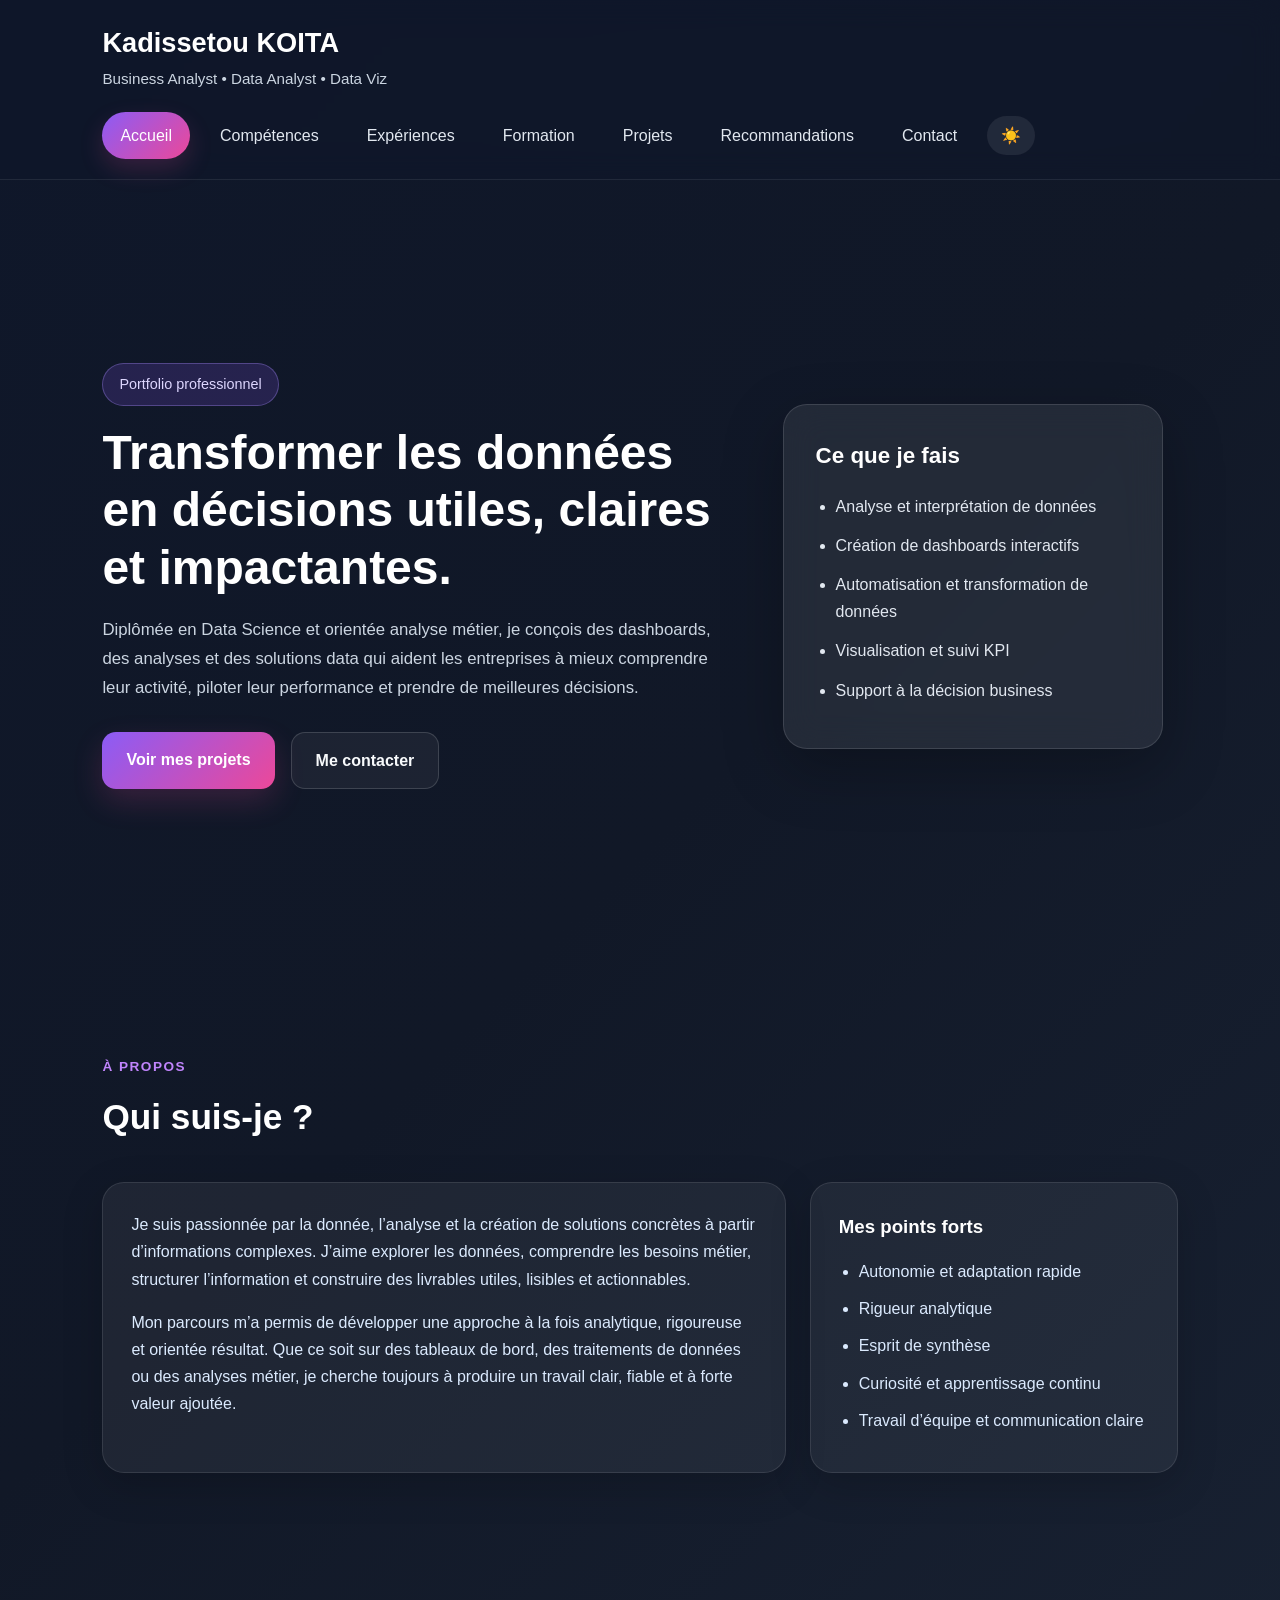
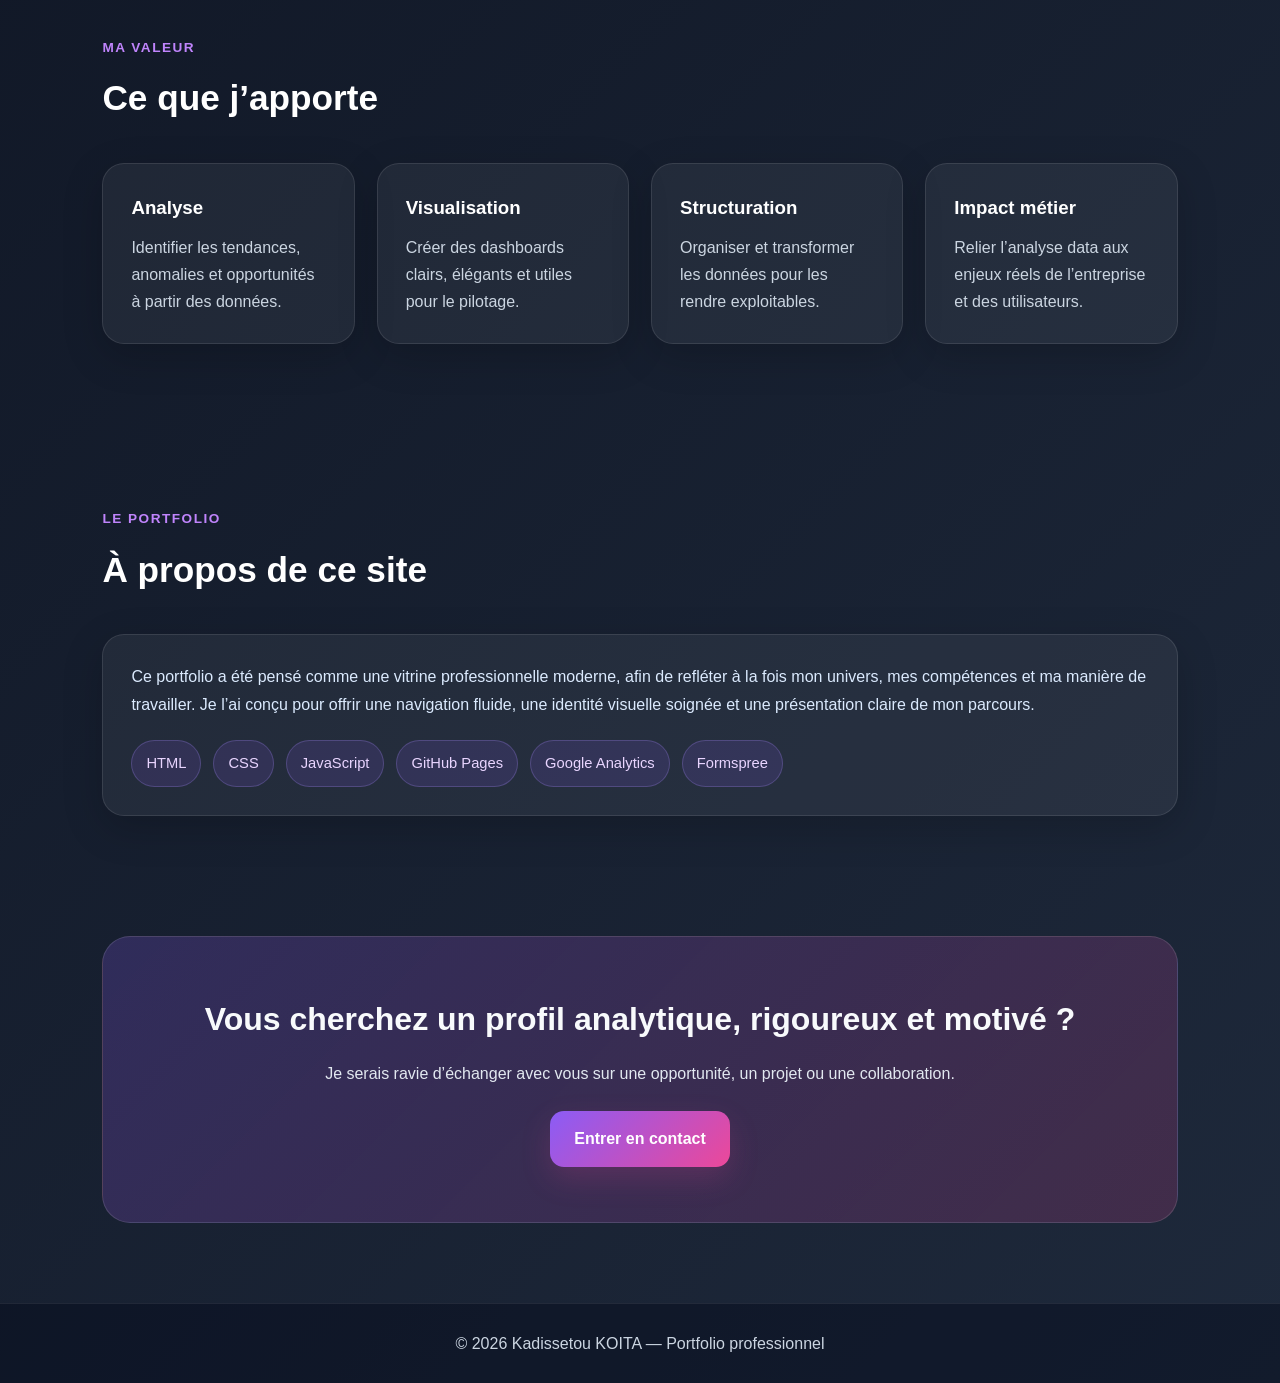
==== commit e06cfea3: "Update index.html" ====
--- a/index.html
+++ b/index.html
@@ -118,25 +118,21 @@
 
       <div class="cards-grid">
         <div class="info-card">
-          <div class="icon">📊</div>
           <h3>Analyse</h3>
           <p>Identifier les tendances, anomalies et opportunités à partir des données.</p>
         </div>
 
         <div class="info-card">
-          <div class="icon">📈</div>
           <h3>Visualisation</h3>
           <p>Créer des dashboards clairs, élégants et utiles pour le pilotage.</p>
         </div>
 
         <div class="info-card">
-          <div class="icon">⚙️</div>
           <h3>Structuration</h3>
           <p>Organiser et transformer les données pour les rendre exploitables.</p>
         </div>
 
         <div class="info-card">
-          <div class="icon">💡</div>
           <h3>Impact métier</h3>
           <p>Relier l’analyse data aux enjeux réels de l’entreprise et des utilisateurs.</p>
         </div>
--- a/style.css
+++ b/style.css
@@ -723,12 +723,12 @@
 .competences-page .competences-main {
   flex: 1;
   width: 100%;
-  padding: 70px 8% 90px;
+  padding: 60px 8% 80px;
 }
 
 .competences-page .competences-intro {
   max-width: 850px;
-  margin: 0 auto 45px;
+  margin: 0 auto 38px;
   text-align: center;
 }
 
@@ -736,24 +736,25 @@
   color: #cbd5e1;
   font-size: 1.05rem;
   line-height: 1.8;
-  margin-top: 18px;
+  margin-top: 16px;
 }
 
 .competences-page .competences-grid {
-  max-width: 1150px;
+  max-width: 1100px;
   margin: 0 auto;
   display: grid;
   grid-template-columns: repeat(2, 1fr);
-  gap: 28px;
+  gap: 24px;
 }
 
 .competences-page .competence-card {
   background: rgba(255, 255, 255, 0.06);
   border: 1px solid rgba(255, 255, 255, 0.10);
   border-radius: 24px;
-  padding: 30px 32px;
+  padding: 24px 26px;
   box-shadow: 0 14px 40px rgba(0, 0, 0, 0.18);
   transition: all 0.35s ease;
+  min-height: 260px;
 }
 
 .competences-page .competence-card:hover {
@@ -762,20 +763,16 @@
   box-shadow: 0 18px 45px rgba(0, 0, 0, 0.22);
 }
 
-.competences-page .competence-icon {
-  font-size: 2rem;
-  margin-bottom: 14px;
-}
-
 .competences-page .competence-card h3 {
   color: #ffffff;
   font-size: 1.35rem;
-  margin-bottom: 10px;
+  margin-bottom: 12px;
 }
 
 .competences-page .competence-card p {
   color: #cbd5e1;
-  margin-bottom: 18px;
+  margin-bottom: 14px;
+  line-height: 1.7;
 }
 
 .competences-page .competence-tags {
@@ -807,6 +804,7 @@
 
   .competences-page .competence-card {
     padding: 22px;
+    min-height: auto;
   }
 
   .competences-page .competence-card h3 {
@@ -1116,3 +1114,281 @@
   }
 
 }
+
+/* ================= THEME TOGGLE ================= */
+
+.theme-toggle {
+  border: none;
+  cursor: pointer;
+  padding: 10px 14px;
+  border-radius: 999px;
+  font-size: 1rem;
+  background: rgba(255, 255, 255, 0.08);
+  color: #ffffff;
+  transition: 0.3s ease;
+}
+
+.theme-toggle:hover {
+  background: linear-gradient(135deg, #8b5cf6, #ec4899);
+  transform: translateY(-2px);
+}
+
+/* ================= LIGHT MODE ================= */
+
+body.light-mode {
+  background: linear-gradient(135deg, #f8fafc 0%, #eef2ff 45%, #fdf2f8 100%);
+  color: #0f172a;
+}
+
+body.light-mode .header {
+  background: rgba(255, 255, 255, 0.78);
+  border-bottom: 1px solid rgba(15, 23, 42, 0.08);
+}
+
+body.light-mode .logo h1 {
+  color: #0f172a;
+}
+
+body.light-mode .logo p,
+body.light-mode .hero-text p,
+body.light-mode .section-title h2,
+body.light-mode .cta p,
+body.light-mode .experiences-intro p,
+body.light-mode .formation-card p,
+body.light-mode .competences-intro p,
+body.light-mode .projects-intro p,
+body.light-mode .recommendations-intro p,
+body.light-mode .contact-container > p {
+  color: #334155;
+}
+
+body.light-mode .navbar a {
+  color: #334155;
+}
+
+body.light-mode .navbar a:hover {
+  background: rgba(139, 92, 246, 0.10);
+  color: #7c3aed;
+}
+
+body.light-mode .navbar a.active {
+  color: #ffffff !important;
+}
+
+body.light-mode .hero-text h2,
+body.light-mode .section-title h2,
+body.light-mode .glass-card h3,
+body.light-mode .about-card h3,
+body.light-mode .info-card h3,
+body.light-mode .experience-card h3,
+body.light-mode .formation-card h3,
+body.light-mode .competence-card h3,
+body.light-mode .project-card h3,
+body.light-mode .recommendation-top h3,
+body.light-mode .recommendations-intro h2,
+body.light-mode .contact-container h1 {
+  color: #0f172a;
+}
+
+body.light-mode .glass-card,
+body.light-mode .about-card,
+body.light-mode .info-card,
+body.light-mode .site-box,
+body.light-mode .experience-card,
+body.light-mode .formation-card,
+body.light-mode .competence-card,
+body.light-mode .project-card,
+body.light-mode .recommendation-card,
+body.light-mode .contact-container {
+  background: rgba(255, 255, 255, 0.75);
+  border: 1px solid rgba(15, 23, 42, 0.08);
+  box-shadow: 0 18px 45px rgba(15, 23, 42, 0.10);
+}
+
+body.light-mode .about-card p,
+body.light-mode .about-card ul,
+body.light-mode .site-box p,
+body.light-mode .info-card p,
+body.light-mode .experience-card li,
+body.light-mode .experience-intro-text,
+body.light-mode .competence-card p,
+body.light-mode .project-card p,
+body.light-mode .recommendation-card p {
+  color: #475569;
+}
+
+body.light-mode .contact-page .form-group label {
+  color: #0f172a;
+}
+
+body.light-mode .contact-page .form-group input,
+body.light-mode .contact-page .form-group textarea {
+  background: rgba(255, 255, 255, 0.85);
+  border: 1px solid rgba(15, 23, 42, 0.12);
+  color: #0f172a;
+}
+
+body.light-mode .contact-page .form-group input::placeholder,
+body.light-mode .contact-page .form-group textarea::placeholder {
+  color: #64748b;
+}
+
+body.light-mode .footer {
+  background: rgba(255, 255, 255, 0.55);
+  color: #475569;
+  border-top: 1px solid rgba(15, 23, 42, 0.08);
+}
+
+/* ================= FIX LIGHT MODE CONTRAST ================= */
+
+body.light-mode .badge,
+body.light-mode .formation-year,
+body.light-mode .experience-date,
+body.light-mode .competence-tags span,
+body.light-mode .project-tags span,
+body.light-mode .tech-tags span {
+  background: rgba(139, 92, 246, 0.16);
+  color: #6d28d9;
+  border: 1px solid rgba(139, 92, 246, 0.28);
+}
+
+body.light-mode .glass-card ul,
+body.light-mode .glass-card li {
+  color: #334155;
+}
+
+body.light-mode .glass-card h3 {
+  color: #0f172a;
+}
+
+body.light-mode .section-title span,
+body.light-mode .experience-card h4,
+body.light-mode .recommendation-top h4 {
+  color: #7c3aed;
+}
+
+body.light-mode .contact-info,
+body.light-mode .contact-info p {
+  color: #334155;
+}
+
+body.light-mode .contact-info a {
+  color: #7c3aed;
+}
+
+body.light-mode .theme-toggle {
+  background: rgba(139, 92, 246, 0.12);
+  color: #7c3aed;
+}
+body.light-mode .project-category,
+body.light-mode .project-year {
+  color: #8b5cf6;
+}
+
+/* ================= MOBILE FIX GLOBAL ================= */
+
+@media (max-width: 700px) {
+
+  body {
+    overflow-x: hidden;
+  }
+
+  .header {
+    padding: 30px 8%;
+    align-items: flex-start;
+  }
+
+  .logo h1 {
+    font-size: 2rem;
+    line-height: 1.2;
+  }
+
+  .logo p {
+    font-size: 1rem;
+  }
+
+  .navbar {
+    display: grid;
+    grid-template-columns: repeat(2, 1fr);
+    width: 100%;
+    gap: 18px 24px;
+    margin-top: 20px;
+  }
+
+  .navbar a,
+  .theme-toggle {
+    width: fit-content;
+    font-size: 1rem;
+    padding: 10px 16px;
+  }
+
+  .hero {
+    display: block;
+    min-height: auto;
+    padding: 45px 8%;
+  }
+
+  .hero-text h2 {
+    font-size: 2.45rem;
+    line-height: 1.15;
+    word-break: normal;
+  }
+
+  .hero-text p {
+    font-size: 1rem;
+    line-height: 1.7;
+  }
+
+  .hero-buttons {
+    margin-bottom: 30px;
+  }
+
+  .hero-card {
+    margin-top: 30px;
+  }
+
+  .glass-card {
+    max-width: 100%;
+  }
+
+  .about-grid,
+  .cards-grid,
+  .competences-page .competences-grid,
+  .projects-page .projects-grid,
+  .recommendations-grid {
+    grid-template-columns: 1fr !important;
+  }
+
+  .section,
+  .competences-page .competences-main,
+  .projects-page .projects-main,
+  .experiences-page .experiences-main,
+  .formation-page .formation-main,
+  .recommendations-main {
+    padding-left: 8%;
+    padding-right: 8%;
+  }
+
+  .about-card,
+  .info-card,
+  .site-box,
+  .competence-card,
+  .project-card,
+  .experience-card,
+  .formation-card,
+  .recommendation-card {
+    width: 100%;
+    max-width: 100%;
+  }
+
+  .about-card p,
+  .about-card li,
+  .info-card p,
+  .competence-card p,
+  .project-card p,
+  .experience-card li,
+  .recommendation-card p {
+    font-size: 1rem;
+    line-height: 1.7;
+  }
+}
